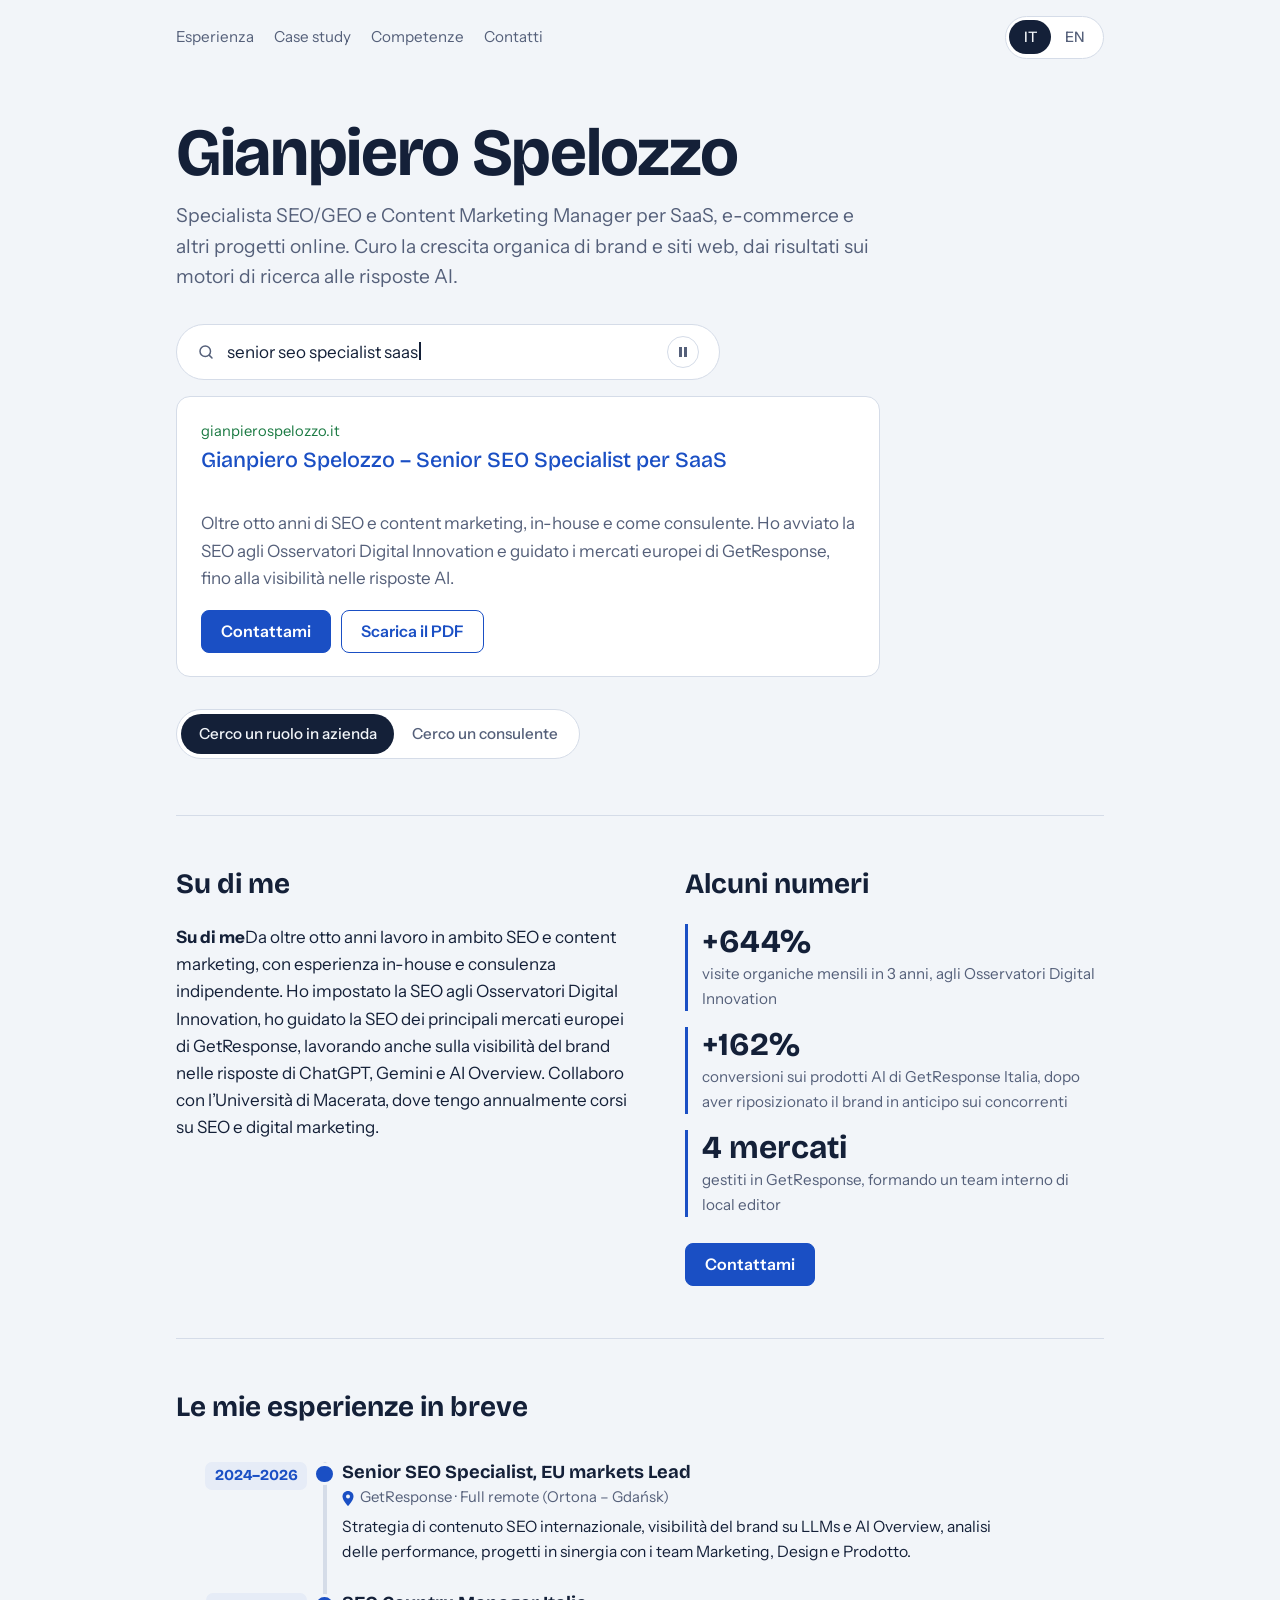
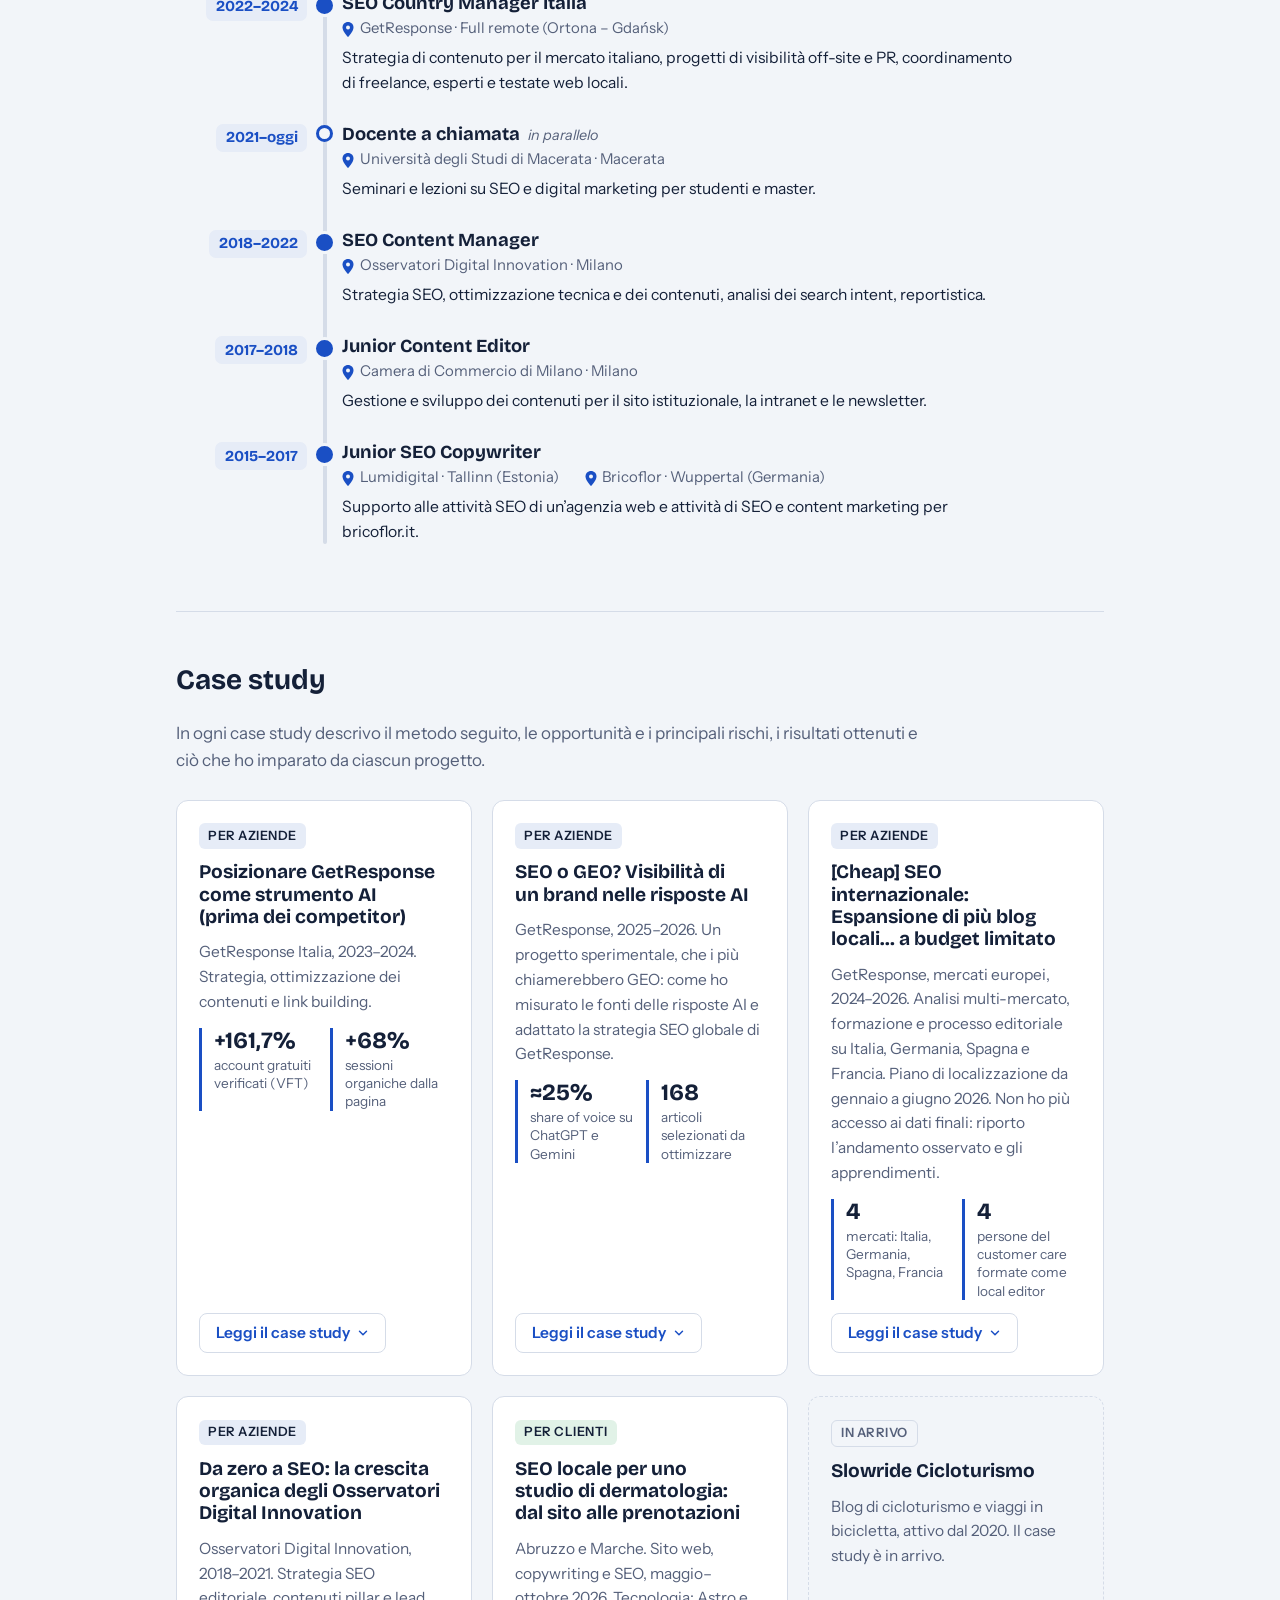
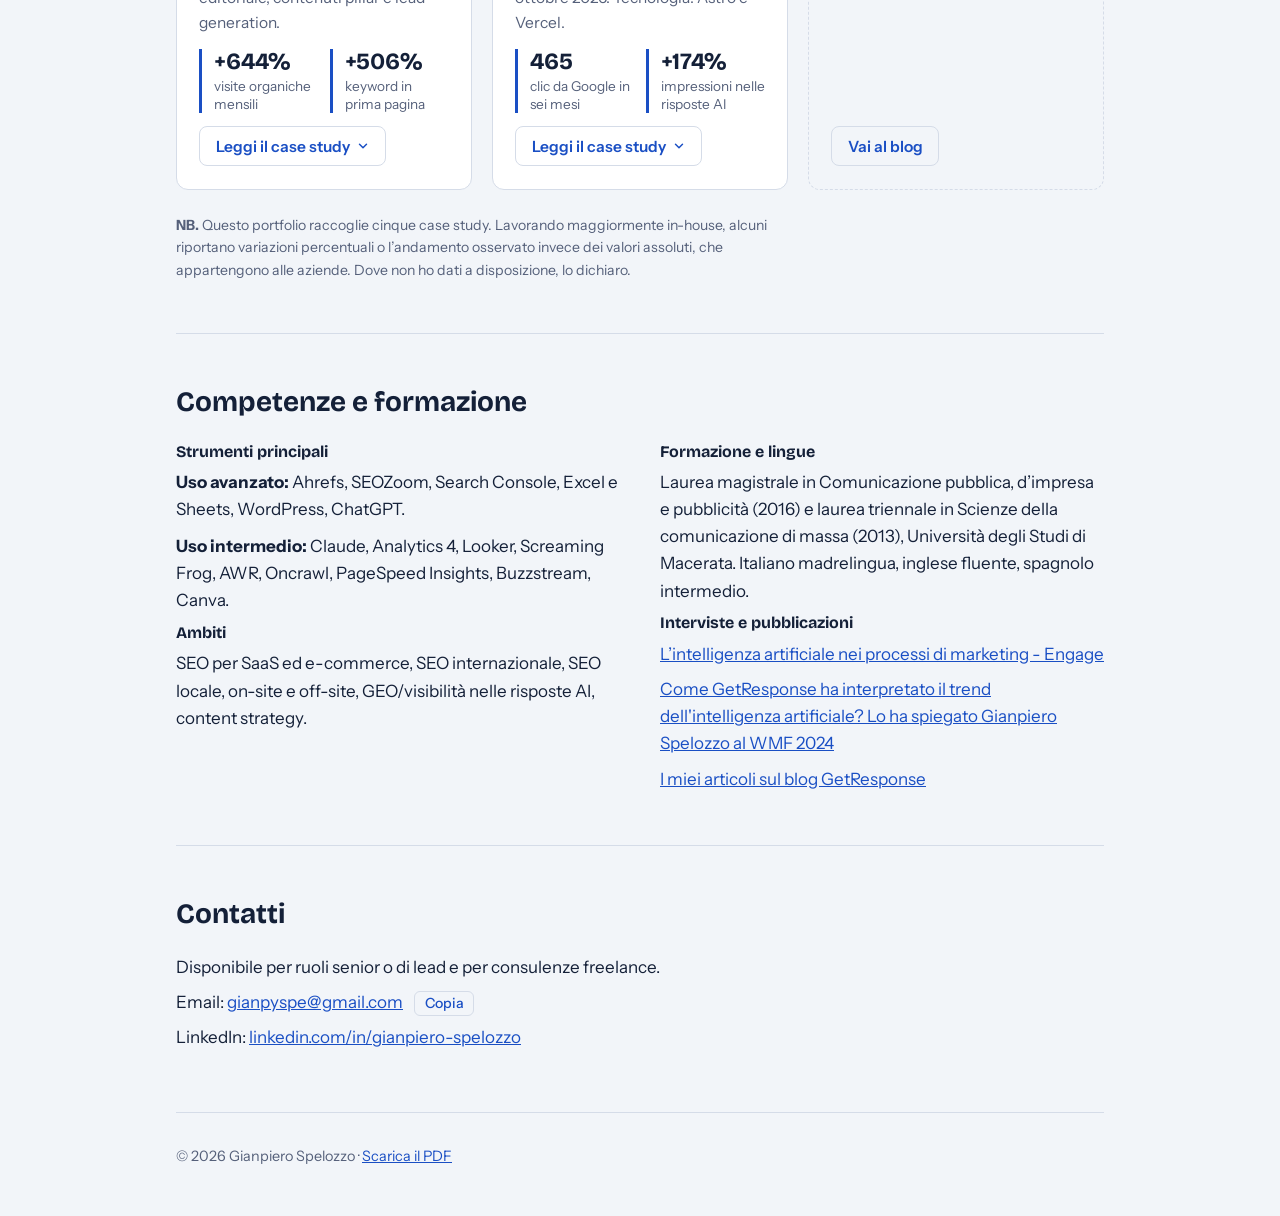
==== index.html @ ff816750 "Sito portfolio Gianpiero Spelozzo (statico, IT/EN) Aggiunto vercel.json per la cache di immagini e P" ====
<!doctype html>
<html lang="it">
<head>
<meta charset="utf-8">
<meta name="viewport" content="width=device-width, initial-scale=1, viewport-fit=cover">
<title>Gianpiero Spelozzo – Specialista SEO/GEO e Content Marketing</title>
<meta name="description" content="Portfolio di Gianpiero Spelozzo, specialista SEO/GEO e Content Marketing Manager per SaaS ed e-commerce: case study, esperienze e contatti.">
<link rel="canonical" href="https://gianpierospelozzo.it/">
<link rel="alternate" hreflang="it" href="https://gianpierospelozzo.it/">
<link rel="alternate" hreflang="en" href="https://gianpierospelozzo.it/en/">
<link rel="alternate" hreflang="x-default" href="https://gianpierospelozzo.it/">
<meta property="og:type" content="website">
<meta property="og:site_name" content="Gianpiero Spelozzo">
<meta property="og:title" content="Gianpiero Spelozzo – Specialista SEO/GEO e Content Marketing">
<meta property="og:description" content="Portfolio di Gianpiero Spelozzo, specialista SEO/GEO e Content Marketing Manager per SaaS ed e-commerce: case study, esperienze e contatti.">
<meta property="og:url" content="https://gianpierospelozzo.it/">
<meta property="og:locale" content="it_IT">
<meta property="og:locale:alternate" content="en_GB">
<meta property="og:image" content="https://gianpierospelozzo.it/img/og-it.png">
<meta property="og:image:width" content="1200"><meta property="og:image:height" content="630">
<meta name="twitter:card" content="summary_large_image">
<meta name="twitter:title" content="Gianpiero Spelozzo – Specialista SEO/GEO e Content Marketing">
<meta name="twitter:description" content="Portfolio di Gianpiero Spelozzo, specialista SEO/GEO e Content Marketing Manager per SaaS ed e-commerce: case study, esperienze e contatti.">
<meta name="twitter:image" content="https://gianpierospelozzo.it/img/og-it.png">
<meta name="theme-color" content="#f2f5f9" media="(prefers-color-scheme: light)"><meta name="theme-color" content="#0e1524" media="(prefers-color-scheme: dark)">
<link rel="icon" href="/favicon.svg" type="image/svg+xml">
<link rel="preconnect" href="https://fonts.googleapis.com"><link rel="preconnect" href="https://fonts.gstatic.com" crossorigin>
<link href="https://fonts.googleapis.com/css2?family=Bricolage+Grotesque:wght@500;700&family=Instrument+Sans:ital,wght@0,400;0,500;0,600;1,400&display=swap" rel="stylesheet">
<link rel="stylesheet" href="/css/site.css">
<script>document.documentElement.classList.add('js')</script>
<script type="application/ld+json">{"@context": "https://schema.org", "@graph": [{"@type": "Person", "@id": "https://gianpierospelozzo.it/#gianpiero", "name": "Gianpiero Spelozzo", "url": "https://gianpierospelozzo.it/", "jobTitle": "SEO/GEO Specialist", "description": "Portfolio di Gianpiero Spelozzo, specialista SEO/GEO e Content Marketing Manager per SaaS ed e-commerce: case study, esperienze e contatti.", "email": "gianpyspe@gmail.com", "image": "https://gianpierospelozzo.it/img/og-it.png", "sameAs": ["https://www.linkedin.com/in/gianpiero-spelozzo/"], "knowsAbout": ["SEO", "GEO (generative engine optimization)", "Content marketing", "International SEO", "Local SEO", "Content strategy"], "alumniOf": {"@type": "CollegeOrUniversity", "name": "Università degli Studi di Macerata"}, "knowsLanguage": ["it", "en", "es"]}, {"@type": "WebSite", "@id": "https://gianpierospelozzo.it/#website", "url": "https://gianpierospelozzo.it/", "name": "Gianpiero Spelozzo", "inLanguage": ["it", "en"], "publisher": {"@id": "https://gianpierospelozzo.it/#gianpiero"}}, {"@type": "WebPage", "@id": "https://gianpierospelozzo.it/#webpage", "url": "https://gianpierospelozzo.it/", "name": "Gianpiero Spelozzo – Specialista SEO/GEO e Content Marketing", "description": "Portfolio di Gianpiero Spelozzo, specialista SEO/GEO e Content Marketing Manager per SaaS ed e-commerce: case study, esperienze e contatti.", "inLanguage": "it", "isPartOf": {"@id": "https://gianpierospelozzo.it/#website"}, "about": {"@id": "https://gianpierospelozzo.it/#gianpiero"}}]}</script>
</head>
<body>
<a class="skip" href="#main">Vai al contenuto</a>
<div class="wrap">
<header class="topbar">
<nav aria-label="Sezioni"><a href="#exp">Esperienza</a><a href="#cases-s">Case study</a><a href="#skills">Competenze</a><a href="#contact">Contatti</a></nav>
<div class="seg" role="group" aria-label="Lingua / Language"><a href="/" hreflang="it" lang="it" aria-current="true">IT</a><a href="/en/" hreflang="en" lang="en">EN</a></div>
</header>
<main id="main">
<section class="hero" id="top">
<h1 class="name">Gianpiero Spelozzo</h1>
<p class="tagline">Specialista SEO/GEO e Content Marketing Manager per SaaS, e-commerce e altri progetti online. Curo la crescita organica di brand e siti web, dai risultati sui motori di ricerca alle risposte AI.</p>
<div class="bar" role="img" aria-label="Esempio di ricerca"><svg width="18" height="18" viewBox="0 0 24 24" fill="none" stroke="currentColor" stroke-width="2" stroke-linecap="round" aria-hidden="true"><circle cx="11" cy="11" r="7"/><path d="m20 20-3.5-3.5"/></svg><span aria-hidden="true" class="qwrap"><span id="q">senior seo specialist saas</span><span class="cursor"></span></span><button type="button" class="pz" id="pz" aria-pressed="false" aria-label="Metti in pausa le ricerche di esempio" title="Metti in pausa le ricerche di esempio"><svg width="12" height="12" viewBox="0 0 12 12" aria-hidden="true"><path d="M2 1h3v10H2zM7 1h3v10H7z" fill="currentColor"/></svg></button></div>
<div class="serp">
<p class="u">gianpierospelozzo.it</p>
<p class="t" id="serpt">Gianpiero Spelozzo – Senior SEO Specialist per SaaS</p>
<p class="d" id="lead">Oltre otto anni di SEO e content marketing, in-house e come consulente. Ho avviato la SEO agli Osservatori Digital Innovation e guidato i mercati europei di GetResponse, fino alla visibilità nelle risposte AI.</p>
<div class="actions"><a class="btn pri" id="cta" href="#contact">Contattami</a><a class="btn sec" href="/pdf/Portfolio_SEO_Gianpiero_Spelozzo_IT.pdf" target="_blank" rel="noopener">Scarica il PDF</a></div>
</div>
<div class="path" role="group" id="path"><button type="button" id="p1" aria-pressed="true">Cerco un ruolo in azienda</button><button type="button" id="p2" aria-pressed="false">Cerco un consulente</button></div>
</section>
<section id="about-s"><div class="about"><div><h2>Su di me</h2><p><b>Su di me</b>Da oltre otto anni lavoro in ambito SEO e content marketing, con esperienza in-house e consulenza indipendente. Ho impostato la SEO agli Osservatori Digital Innovation, ho guidato la SEO dei principali mercati europei di GetResponse, lavorando anche sulla visibilità del brand nelle risposte di ChatGPT, Gemini e AI Overview. Collaboro con l’Università di Macerata, dove tengo annualmente corsi su SEO e digital marketing.</p></div>
<div><h2>Alcuni numeri</h2><dl class="nums"><div><dt>+644%</dt><dd>visite organiche mensili in 3 anni, agli Osservatori Digital Innovation</dd></div><div><dt>+162%</dt><dd>conversioni sui prodotti AI di GetResponse Italia, dopo aver riposizionato il brand in anticipo sui concorrenti</dd></div><div><dt>4 mercati</dt><dd>gestiti in GetResponse, formando un team interno di local editor</dd></div></dl><a class="btn pri numcta" href="#contact">Contattami</a></div></div></section>
<section id="exp"><h2>Le mie esperienze in breve</h2><ol class="tl"><li><span class="yr">2024–2026</span><span class="dot" aria-hidden="true"></span><div class="txt"><h3>Senior SEO Specialist, EU markets Lead</h3><div class="where"><span><svg width="12" height="15" viewBox="0 0 12 15" aria-hidden="true"><path d="M6 0C2.9 0 .5 2.4.5 5.4c0 3.9 5.5 9.6 5.5 9.6s5.5-5.7 5.5-9.6C11.5 2.4 9.1 0 6 0Z" fill="currentColor"/><circle cx="6" cy="5.4" r="2" fill="var(--bg)"/></svg>GetResponse · Full remote (Ortona – Gdańsk)</span></div><p>Strategia di contenuto SEO internazionale, visibilità del brand su LLMs e AI Overview, analisi delle performance, progetti in sinergia con i team Marketing, Design e Prodotto.</p></div></li><li><span class="yr">2022–2024</span><span class="dot" aria-hidden="true"></span><div class="txt"><h3>SEO Country Manager Italia</h3><div class="where"><span><svg width="12" height="15" viewBox="0 0 12 15" aria-hidden="true"><path d="M6 0C2.9 0 .5 2.4.5 5.4c0 3.9 5.5 9.6 5.5 9.6s5.5-5.7 5.5-9.6C11.5 2.4 9.1 0 6 0Z" fill="currentColor"/><circle cx="6" cy="5.4" r="2" fill="var(--bg)"/></svg>GetResponse · Full remote (Ortona – Gdańsk)</span></div><p>Strategia di contenuto per il mercato italiano, progetti di visibilità off-site e PR, coordinamento di freelance, esperti e testate web locali.</p></div></li><li><span class="yr">2021–oggi</span><span class="dot par" aria-hidden="true"></span><div class="txt"><h3>Docente a chiamata<em>in parallelo</em></h3><div class="where"><span><svg width="12" height="15" viewBox="0 0 12 15" aria-hidden="true"><path d="M6 0C2.9 0 .5 2.4.5 5.4c0 3.9 5.5 9.6 5.5 9.6s5.5-5.7 5.5-9.6C11.5 2.4 9.1 0 6 0Z" fill="currentColor"/><circle cx="6" cy="5.4" r="2" fill="var(--bg)"/></svg>Università degli Studi di Macerata · Macerata</span></div><p>Seminari e lezioni su SEO e digital marketing per studenti e master.</p></div></li><li><span class="yr">2018–2022</span><span class="dot" aria-hidden="true"></span><div class="txt"><h3>SEO Content Manager</h3><div class="where"><span><svg width="12" height="15" viewBox="0 0 12 15" aria-hidden="true"><path d="M6 0C2.9 0 .5 2.4.5 5.4c0 3.9 5.5 9.6 5.5 9.6s5.5-5.7 5.5-9.6C11.5 2.4 9.1 0 6 0Z" fill="currentColor"/><circle cx="6" cy="5.4" r="2" fill="var(--bg)"/></svg>Osservatori Digital Innovation · Milano</span></div><p>Strategia SEO, ottimizzazione tecnica e dei contenuti, analisi dei search intent, reportistica.</p></div></li><li><span class="yr">2017–2018</span><span class="dot" aria-hidden="true"></span><div class="txt"><h3>Junior Content Editor</h3><div class="where"><span><svg width="12" height="15" viewBox="0 0 12 15" aria-hidden="true"><path d="M6 0C2.9 0 .5 2.4.5 5.4c0 3.9 5.5 9.6 5.5 9.6s5.5-5.7 5.5-9.6C11.5 2.4 9.1 0 6 0Z" fill="currentColor"/><circle cx="6" cy="5.4" r="2" fill="var(--bg)"/></svg>Camera di Commercio di Milano · Milano</span></div><p>Gestione e sviluppo dei contenuti per il sito istituzionale, la intranet e le newsletter.</p></div></li><li><span class="yr">2015–2017</span><span class="dot" aria-hidden="true"></span><div class="txt"><h3>Junior SEO Copywriter</h3><div class="where"><span><svg width="12" height="15" viewBox="0 0 12 15" aria-hidden="true"><path d="M6 0C2.9 0 .5 2.4.5 5.4c0 3.9 5.5 9.6 5.5 9.6s5.5-5.7 5.5-9.6C11.5 2.4 9.1 0 6 0Z" fill="currentColor"/><circle cx="6" cy="5.4" r="2" fill="var(--bg)"/></svg>Lumidigital · Tallinn (Estonia)</span><span><svg width="12" height="15" viewBox="0 0 12 15" aria-hidden="true"><path d="M6 0C2.9 0 .5 2.4.5 5.4c0 3.9 5.5 9.6 5.5 9.6s5.5-5.7 5.5-9.6C11.5 2.4 9.1 0 6 0Z" fill="currentColor"/><circle cx="6" cy="5.4" r="2" fill="var(--bg)"/></svg>Bricoflor · Wuppertal (Germania)</span></div><p>Supporto alle attività SEO di un’agenzia web e attività di SEO e content marketing per bricoflor.it.</p></div></li></ol></section>
<section id="cases-s"><h2>Case study</h2><p class="intro">In ogni case study descrivo il metodo seguito, le opportunità e i principali rischi, i risultati ottenuti e ciò che ho imparato da ciascun progetto.</p><div class="cases" id="cases"><article class="case" id="cs1" aria-labelledby="cs1-t"><span class="tag">Per aziende</span><h3 id="cs1-t">Posizionare GetResponse come strumento AI (prima dei competitor)</h3><p class="csub">GetResponse Italia, 2023–2024. Strategia, ottimizzazione dei contenuti e link building.</p><dl class="kpis"><div><dt>+161,7%</dt><dd>account gratuiti verificati (VFT)</dd></div><div><dt>+68%</dt><dd>sessioni organiche dalla pagina</dd></div></dl><button type="button" class="more" data-id="cs1" aria-expanded="false" aria-controls="cs1-b"><span>Leggi il case study</span><svg width="14" height="14" viewBox="0 0 24 24" fill="none" stroke="currentColor" stroke-width="2.5" stroke-linecap="round" stroke-linejoin="round" aria-hidden="true"><path d="m6 9 6 6 6-6"/></svg></button><div class="cbody" id="cs1-b"><h4>Il segnale</h4><p>Nel 2023 una pagina del centro assistenza, “Come creare un sito web con l’IA”, scritta per supportare i clienti e non per la SEO, riceve traffico e conversioni da Google dopo una lunga inattività. Con ChatGPT è cambiato il modo di cercare l’AI: prima si cercava di capirla, ora si cerca come usarla per fare cose. Tra gennaio e giugno 2023 la pagina diventa la seconda del sito italiano per visite e conversioni da Google.</p><figure class="fig"><img src="/img/ai-interest.png" alt="Interesse per l’AI in Italia (giugno 2022 – maggio 2023), con gli eventi di mercato e, in giallo, le azioni SEO di GetResponse." width="1400" height="780" loading="lazy" decoding="async"><figcaption>Interesse per l’AI in Italia (giugno 2022 – maggio 2023), con gli eventi di mercato e, in giallo, le azioni SEO di GetResponse.</figcaption></figure><h4>Cosa ho fatto</h4><ul><li><b>Letto la domanda.</b> Ho ricostruito come sono cambiate le ricerche sull’AI (dal 2018 al 2023) e mappato i sotto-temi, con lo stadio di maturità dell’intento di ciascuno.</li><li><b>Ottimizzato la help page.</b> Da pagina di servizio a pagina che acquisisce nuovi utenti: aggiunta di contesto sulle alternative a ChatGPT, revisione dei link interni, revisione della qualità, aggiunta di CTA verso le pagine prodotto.</li><li><b>Pianificato sette articoli sull’AI</b>, scegliendo i temi più affini ai prodotti di GetResponse, con relativo content brief. Gli articoli sono stati fatti realizzare da esperti italiani dell’AI per far leva sull’approccio E-E-A-T.</li><li><b>Sostenuto i contenuti con i link:</b> interviste, guest post, recensioni esterne e placement.</li></ul><figure class="fig small"><a href="https://engage.it/tecnologia/lintelligenza-artificiale-nei-processi-di-marketing-la-strategia-di-getresponse.aspx" target="_blank" rel="noopener"><img src="/img/engage.webp" alt="L’intelligenza artificiale nei processi di marketing - Engage" width="1118" height="965" loading="lazy" decoding="async"></a><figcaption><a href="https://engage.it/tecnologia/lintelligenza-artificiale-nei-processi-di-marketing-la-strategia-di-getresponse.aspx" target="_blank" rel="noopener">L’intelligenza artificiale nei processi di marketing - Engage</a></figcaption></figure><h4>Risultati</h4><dl class="stats"><div><dt>+161,7%</dt><dd>account gratuiti verificati (VFT) dopo l’ottimizzazione della pagina di servizio (periodo: 3 mesi rispetto al periodo precedente)</dd></div><div><dt>+68%</dt><dd>sessioni organiche dalla pagina di servizio nello stesso periodo</dd></div><div><dt>38%</dt><dd>quota del blog sul traffico organico a settembre 2024, contro l’8% di gennaio 2023</dd></div><div><dt>70%</dt><dd>del traffico del blog dagli articoli a tema AI (periodo: ottobre 2023 – ottobre 2024)</dd></div></dl><figure class="fig"><img src="/img/sessions-it.png" alt="Sessioni mensili da motori di ricerca, gennaio 2023 – settembre 2024: totale del sito (grigio) e blog (blu)." width="1400" height="473" loading="lazy" decoding="async"><figcaption>Sessioni mensili da motori di ricerca, gennaio 2023 – settembre 2024: totale del sito (grigio) e blog (blu).</figcaption></figure><p>Da gennaio 2023 a settembre 2024 le sessioni mensili del blog da motori di ricerca sono cresciute del 477% e le sue conversioni mensili (utenti che hanno attivato l’account di GetResponse) del 283%. Un articolo dedicato ai migliori siti di intelligenza artificiale è diventato il più visitato dell’anno. Dopo il periodo in analisi, lo stesso articolo ha poi mantenuto la posizione zero per le ricerche di tool con intelligenza artificiale e, dal 2025, ha mantenuto la presenza fissa in AI Overview, tanto che competitor e altri vendor affini mi hanno chiesto più volte di essere citati in quell’articolo.</p><h4>Aver anticipato il mercato</h4><p>Con questa strategia ho riposizionato GetResponse come strumento AI in anticipo: poco dopo, tutti i software concorrenti avrebbero integrato l’AI nei loro prodotti, ma noi eravamo già nelle ricerche su questo tema. Si è sviluppata presto anche la ricerca di brand “ai getresponse”. In questo senso non ho solo intercettato la domanda: ne ho contribuito a creare una nuova, legata al brand.</p><p class="src">Fonte: dati interni GetResponse, 2023–2024.</p></div></article><article class="case" id="cs2" aria-labelledby="cs2-t"><span class="tag">Per aziende</span><h3 id="cs2-t">SEO o GEO? Visibilità di un brand nelle risposte AI</h3><p class="csub">GetResponse, 2025–2026. Un progetto sperimentale, che i più chiamerebbero GEO: come ho misurato le fonti delle risposte AI e adattato la strategia SEO globale di GetResponse.</p><dl class="kpis"><div><dt>≈25%</dt><dd>share of voice su ChatGPT e Gemini</dd></div><div><dt>168</dt><dd>articoli selezionati da ottimizzare</dd></div></dl><button type="button" class="more" data-id="cs2" aria-expanded="false" aria-controls="cs2-b"><span>Leggi il case study</span><svg width="14" height="14" viewBox="0 0 24 24" fill="none" stroke="currentColor" stroke-width="2.5" stroke-linecap="round" stroke-linejoin="round" aria-hidden="true"><path d="m6 9 6 6 6-6"/></svg></button><div class="cbody" id="cs2-b"><h4>Obiettivo e ipotesi</h4><p>Migliorare visibilità e posizionamento del brand nelle risposte di ChatGPT, Gemini e AI Overview. Gli LLMs costruiscono le risposte d’acquisto a partire da un insieme ristretto di fonti: lavorando su quelle fonti e sui contenuti propri aumentano le probabilità di essere citati e raccomandati.</p><h4>Step 1. Costruire il sistema di misura</h4><p>Monitoraggio periodico su ChatGPT e Gemini, con prompt d’acquisto raggruppati in 13 aree tematiche. Metriche: share of voice, share of mentions, sentiment e domini citati.</p><p>A maggio 2026, su 260 run, la share of voice era di circa il 25%, ancora lontana dai leader della categoria, con +1,0 punti percentuali sul mese precedente. Più alta su Gemini (28,5%) che su ChatGPT (21,5%).</p><figure class="fig"><img src="/img/sov.png" alt="Share of voice nelle risposte AI per brand, maggio 2026." width="1238" height="658" loading="lazy" decoding="async"><figcaption>Share of voice nelle risposte AI per brand, maggio 2026.</figcaption></figure><p>Aree tematiche forti: Lead generation (45%) ed Email marketing (30%). Aree deboli: CRM e Lifecycle automation (10%).</p><p>Limite: con due run al mese le variazioni per singola area possono essere rumore statistico.</p><h4>Step 2. Presidiare le fonti più citate</h4><p>Il sistema mostra anche da dove gli LLMs prendono le informazioni. Tra i domini più citati nelle risposte ai prompt monitorati, Reddit è in testa, seguito da siti comparativi e di recensioni, blog tecnici e Wikipedia.</p><figure class="fig"><img src="/img/domains-it.png" alt="Domini più citati nelle risposte ai prompt monitorati (top 12). Fonte: dati interni GetResponse." width="1400" height="617" loading="lazy" decoding="async"><figcaption>Domini più citati nelle risposte ai prompt monitorati (top 12). Fonte: dati interni GetResponse.</figcaption></figure><p><b>Reddit</b> è di gran lunga la fonte più citata, con oltre quattro volte le citazioni della seconda: ha avuto un lavoro dedicato, in due fasi.</p><ul><li><b>Commenti sui thread (2025).</b> Circa 30 commenti a settimana su thread scelti per ranking e interazioni, più Quora per l’Italia. In tre mesi: 131 menzioni su Reddit (1.546 visualizzazioni) e 58 su Quora (4.447). Poi Reddit ha applicato una politica di ban molto aggressiva contro il marketing nei commenti e questa strada si è chiusa.</li><li><b>Post dalle query degli LLMs (2026).</b> Ho raccolto le fan-out query, cioè le ricerche che gli LLMs fanno prima di rispondere: 1.863 query uniche raccolte in 7 run. Da queste ho ricavato 14 idee di post, da pubblicare da un nuovo account dedicato, partendo dai temi con più domanda e meno presenza di Reddit.</li></ul><p>Il primo post, dopo 24 ore, era stato già citato 7 volte ed è diventato l’ottavo post Reddit più citato tra i prompt monitorati.</p><p><b>Oltre Reddit </b> Dallo studio delle fonti più citate ho compilato una lista di siti dove migliorare la presenza del marchio, soprattutto listicle, siti comparativi e blog tematici. In alcuni GetResponse non era presente, in altri compariva troppo in basso o con informazioni datate sul prodotto. Ho passato la lista ai team Brand e PR, perché non si trattava di semplice link acquisition ma di comunicazione del marchio su quelle fonti.</p><h4>Step 3. Ottimizzare i contenuti proprietari</h4><p>Ho selezionato 168 articoli tra blog inglese, tedesco, italiano e spagnolo, in base a calo di clic, opportunità in <i>striking distance</i>, importanza del topic e tipo di contenuto, e assegnato a ciascuno uno di quattro framework di ottimizzazione: 1) ottimizzazione leggera, 2) arricchimento con capsule di risposta, 3) riscrittura avanzata, 4) potenziamento di articoli comparativi. L’AI produce blocchi modulari (FAQ, tabelle, capsule di risposta, schema markup, altri elementi) e l’editor locale li integra mantenendo il controllo editoriale. Per rendere il processo ripetibile ho disegnato un framework con agenti.</p><div class="dg"><p class="cap">Azzurro: agente AI. Verde: intervento umano.</p><h5>1. Preparazione del brief</h5><div class="row"><div class="bx h"><b>Input manuali</b><span>Articolo originale, pagine dei competitor, SERP, People Also Ask e AI Overview, linee guida SEO, conoscenza di prodotto</span></div><div class="bx"><b>Brief builder SERP-SEO</b><span>L’agente genera il brief</span></div><div class="bx"><b>Brief SEO e gap analysis</b><span>Cosa manca all’articolo rispetto all’analisi del Brief builder</span></div></div><h5>2. Scelta del percorso</h5><div class="row"><div class="bx h"><b>Nuovo articolo o riscrittura profonda</b><span>Il brief va a un writer esterno</span></div><div class="bx"><b>Affinamento leggero</b><span>Brief compattato, codice dell’articolo, regole SEO e conoscenza di prodotto passano alla pipeline</span></div></div><h5>3. Pipeline di affinamento</h5><div class="row"><div class="bx"><b>1 Parser</b><span>Converte l’articolo in una mappa di blocchi</span></div><div class="bx"><b>2 Diagnostica</b><span>Assegna a ogni blocco l’azione necessaria</span></div><div class="bx"><b>2.5 Unione e batch</b><span>Prepara la tabella operativa e divide in lotti</span></div><div class="bx"><b>3 Rewriter</b><span>Riscrive un lotto alla volta</span></div><div class="bx"><b>4 Validatore</b><span>Controlla i blocchi rispetto alle regole</span></div><div class="bx h"><b>5 Assemblaggio</b><span>Revisione editoriale umana in WordPress</span></div></div></div><p class="note">Questo step era in corso quando ho lasciato l’azienda: non ho dati sufficienti sui risultati; quindi lo presento come progetto di metodo.</p><h4>Learnings</h4><ul><li><b>Prima si misura.</b> Il sistema ha indicato dove il brand mancava e che le AI (ChatGPT, Google AI Overview, …) possono comportarsi in modo diverso, e ha guidato le scelte successive.</li><li><b>Le fonti contano quanto i contenuti propri.</b> Gli LLMs citano soprattutto community, siti comparativi e blog tematici: presidiarle richiede un lavoro diverso dalla SEO on-site ma diverso anche dalla classica off-site. Occorre il pieno coinvolgimento di Brand e PR.</li><li><b>Su Reddit il marketing nei commenti viene penalizzato.</b> Funzionano i contenuti basati su esperienza e numeri specifici e i post di account autorevoli (meglio ancora se canali presidiati dallo stesso brand).</li><li><b>Le query fan-out degli LLMs sono una fonte di idee.</b> Per capire come ottimizzare i propri contenuti e quali contenuti creare su altre piattaforme.</li><li><b>Cosa avrei migliorato.</b> 1) più run al mese; 2) attribuzione per dominio delle fonti; 3) misura prima e dopo su un campione ristretto di articoli, prima di scalare completamente su più di 100 articoli (non mi è stato possibile a causa delle scelte del board).</li></ul><p class="src">Fonte: dati e analisi da me realizzati per GetResponse, 2025–2026.</p></div></article><article class="case" id="cs3" aria-labelledby="cs3-t"><span class="tag">Per aziende</span><h3 id="cs3-t">[Cheap] SEO internazionale: Espansione di più blog locali… a budget limitato</h3><p class="csub">GetResponse, mercati europei, 2024–2026. Analisi multi-mercato, formazione e processo editoriale su Italia, Germania, Spagna e Francia. Piano di localizzazione da gennaio a giugno 2026. Non ho più accesso ai dati finali: riporto l’andamento osservato e gli apprendimenti.</p><dl class="kpis"><div><dt>4</dt><dd>mercati: Italia, Germania, Spagna, Francia</dd></div><div><dt>4</dt><dd>persone del customer care formate come local editor</dd></div></dl><button type="button" class="more" data-id="cs3" aria-expanded="false" aria-controls="cs3-b"><span>Leggi il case study</span><svg width="14" height="14" viewBox="0 0 24 24" fill="none" stroke="currentColor" stroke-width="2.5" stroke-linecap="round" stroke-linejoin="round" aria-hidden="true"><path d="m6 9 6 6 6-6"/></svg></button><div class="cbody" id="cs3-b"><h4>Il punto di partenza</h4><p>Con poche risorse e senza budget non era possibile applicare strategie ampie in ogni mercato. Ho analizzato prima ciascun mercato (andamento organico, performance dei blog locali, cluster di contenuto, copertura rispetto ai concorrenti) per capire dove un intervento leggero potesse bastare.</p><ul><li><b>Trend.</b> Il calo di sessioni e di attivazioni di account seguiva la mancanza di risorse dedicate e, da metà 2025, si è sommato l’effetto delle AI Overview sulle ricerche non di brand. Le ricerche di brand reggevano meglio: non sono state toccate dalle AI Overview e indirizzano tuttora alle pagine che convertono di più.</li><li><b>Cluster.</b> I contenuti su Affiliate marketing e Monetizzazione portavano più utenti e prove gratuite, seguiti da listicle e confronti tra strumenti. Temi come landing page e lead generation avevano un impatto minore.</li><li><b>Mercati.</b> La Germania era il più competitivo, con operatori locali molto forti. La Spagna aveva il gap di copertura maggiore. L’Italia era un mercato equilibrato, con spazio di manovra su cluster come E-commerce e Automazione. La Francia non aveva mai avuto lavoro SEO: da sviluppare da zero.</li><li><b>Modelli dei concorrenti.</b> Chi localizza articolo per articolo ottiene più visibilità laddove la concorrenza è locale, chi traduce un’architettura globale regge sui temi più universali. Con le risorse che avevamo, il secondo modello era l’unico realistico e percorribile.</li></ul><h4>L’idea</h4><p>Sfruttare i blog come leva a basso costo: localizzare gli articoli che già funzionano nel blog inglese, per portare traffico organico rilevante nei cluster analizzati anche in mercati meno prioritari, ma con utenti interessati.</p><h4>Cosa ho fatto</h4><ul><li><b>Selezione.</b> Ho individuato gli articoli migliori, a partire dal blog inglese, per traffico e potenziale nei cluster che portavano più conversioni organiche.</li><li><b>Formazione.</b> Ho addestrato alla SEO di base quattro persone del team customer care, i local editor, che parlavano le lingue dei mercati. Erano tutti madrelingua, tranne che per il francese.</li><li><b>Piano.</b> Ho preparato per i local editor un piano mensile di articoli da localizzare, da 10 a 15 articoli al mese in totale, in base alla disponibilità di ciascuno.</li><li><b>Processo.</b> Traduzione automatica con il plugin DeepL integrato in WordPress, poi proofreading e inserimento degli elementi SEO di base appresi nella formazione.</li></ul><h4>Cosa è successo</h4><div class="tblwrap" tabindex="0"><table class="tbl"><thead><tr><th scope="col">Mercato</th><th scope="col">Punto di partenza</th><th scope="col">Andamento osservato</th></tr></thead><tbody><tr><th scope="row">Spagna</th><td>Gap di copertura maggiore</td><td>Crescita molto forte</td></tr><tr><th scope="row">Francia</th><td>Nessun lavoro precedente, da zero</td><td>Crescita forte in pochi mesi, da gennaio a giugno 2026</td></tr><tr><th scope="row">Italia</th><td>Mercato equilibrato</td><td>Dopo il calo del 2025 causato dalle AI Overview è rimasta stabile e nel 2026 è tornata a salire, senza raggiungere i livelli precedenti</td></tr><tr><th scope="row">Germania</th><td>Il più competitivo, con operatori locali</td><td>Non decollato</td></tr></tbody></table></div><p>Nel confronto tra primo trimestre 2026 e ultimo trimestre 2025, Spagna e Francia crescevano con forza. Non ho più accesso ai dati finali, per questo non riporto percentuali.</p><h4>Learnings</h4><ul><li><b>La localizzazione leggera funziona dove la concorrenza locale è bassa.</b> In Germania una traduzione rivista non basta: serve una strategia più localizzata e tecnicamente profonda.</li><li><b>Dove non c’era nulla, riproporre contenuti già validati ha dato la risposta più rapida.</b> È stato il caso della Francia.</li><li><b>Scegliere gli articoli conta quanto tradurli.</b> Ho dato priorità ai cluster che portavano più conversione, non a quelli più facili da tradurre.</li><li><b>Formare persone già in azienda amplia la capacità editoriale senza nuovo budget</b>, a patto di un processo semplice e ripetibile, con controllo di qualità.</li><li><b>Il traffico non di brand resta esposto alle AI Overview.</b> Listicle e confronti vanno strutturati anche per le risposte AI.</li><li><b>Cosa avrei fatto dopo.</b> Misurare ogni mercato con una base di partenza chiara, rivedere i criteri di clustering e dedicare alla Germania un piano specifico.</li></ul><p class="src">Fonte: analisi interne GetResponse, 2024–2026.</p></div></article><article class="case" id="cs4" aria-labelledby="cs4-t"><span class="tag">Per aziende</span><h3 id="cs4-t">Da zero a SEO: la crescita organica degli Osservatori Digital Innovation</h3><p class="csub">Osservatori Digital Innovation, 2018–2021. Strategia SEO editoriale, contenuti pillar e lead generation.</p><dl class="kpis"><div><dt>+644%</dt><dd>visite organiche mensili</dd></div><div><dt>+506%</dt><dd>keyword in prima pagina</dd></div></dl><button type="button" class="more" data-id="cs4" aria-expanded="false" aria-controls="cs4-b"><span>Leggi il case study</span><svg width="14" height="14" viewBox="0 0 24 24" fill="none" stroke="currentColor" stroke-width="2.5" stroke-linecap="round" stroke-linejoin="round" aria-hidden="true"><path d="m6 9 6 6 6-6"/></svg></button><div class="cbody" id="cs4-b"><h4>Il punto di partenza</h4><p>Gli Osservatori producono ricerca di alto livello sull’innovazione digitale, ma quel materiale non era pensato per essere trovato su Google. Il sito e-commerce, contenitore di eventi e prodotti, aveva una struttura poco SEO-friendly e poca verticalità sui singoli temi. E i team di ricercatori andavano prima di tutto “acculturati” alla SEO, per trasformare il loro lavoro in asset che portassero traffico. All’inizio non esisteva un team o una progettualità SEO, ma solo un’idea di fondo sulle potenzialità del canale organico: la risorsa incaricata di unire i puntini ero io.</p><h4>Cosa ho fatto</h4><ul><li><b>Separato i ruoli dei siti.</b> Il sito e-commerce posiziona keyword branded, transazionali e la ricerca degli Osservatori. Il blog diventa il cuore della content strategy e intercetta le ricerche informazionali sui temi di ricerca, dalle keyword ad alto volume a quelle più long tail.</li><li><b>Costruito un sistema pillar e cluster.</b> Per i 30 temi di ricerca più in hype ho fatto realizzare una guida digitale, un contenuto pillar che copre tutto il search intent del tema e si sviluppa in articoli di approfondimento sui sottotemi.</li><li><b>Progettato il funnel di conversione.</b> Ogni contenuto porta con CTA progressive: report gratuito (popup dopo 10 secondi), prodotto freemium, prodotto mirato, programma a pagamento.</li><li><b>Impostato il metodo.</b> Tipologie di keyword e long tail, un intento per pagina, analisi di competitor e SERP, topic modeling e standard per title, description, URL e heading.</li><li><b>Coinvolto i team di ricerca.</b> Prime sinergie sui contenuti; dopo i primi esperimenti riusciti, abbiamo ricalibrato risorse interne per copywriting, design delle pagine guida e contatto con le testate, per i link e il trasferimento di autorevolezza.</li><li><b>Formato i ricercatori</b> con sessioni periodiche, per produrre direttamente contenuti con forte valenza SEO.</li><li><b>Curato la migrazione del sito</b> con redirect di oltre 18.000 URL.</li><li><b>Lavorato sui link con digital PR</b>: ottenuti in 3 anni 561 link e 1.602 menzioni sulle più importanti testate online italiane.</li></ul><h4>Risultati</h4><dl class="stats"><div><dt>+644%</dt><dd>visite organiche mensili, da 10.185 (febbraio 2018) a 75.811 (marzo 2021)</dd></div><div><dt>2% a 88%</dt><dd>quota del blog sul traffico organico, da febbraio 2018 ad agosto 2021</dd></div><div><dt>22% a 60%</dt><dd>peso della SEO sul traffico totale del sito, nello stesso periodo</dd></div><div><dt>+506%</dt><dd>keyword in prima pagina, da 554 (gennaio 2019) a 3.355 (settembre 2021)</dd></div><div><dt>23.475</dt><dd>lead generati dal blog tra aprile 2019 e settembre 2021</dd></div></dl><figure class="fig"><img src="/img/osservatori-it.png" alt="Visite mensili da motori di ricerca, febbraio 2018 – settembre 2021: totale (grigio) e blog (blu)." width="1400" height="473" loading="lazy" decoding="async"><figcaption>Visite mensili da motori di ricerca, febbraio 2018 – settembre 2021: totale (grigio) e blog (blu).</figcaption></figure><p>Nel picco di marzo 2021 il blog ha portato 62.033 visite organiche sulle 75.811 totali e più della metà dei suoi lead arrivava dal traffico organico.</p><h4>Cosa ne ho ricavato</h4><p>Sono partito da un sito che era soprattutto una vetrina di eventi e prodotti, ho impostato le basi da zero e poi guidato la crescita. Il risultato è un ecosistema di blog e guide online capace di competere, sui temi dell’innovazione digitale, con le principali testate web verticali e, su diversi temi, di superarle. Dopo i primi risultati il lavoro è diventato di squadra, con ricerca, copywriting, design e PR che usavano un metodo condiviso.</p><p class="src">Fonte: dati interni Osservatori Digital Innovation, 2018–2021.</p></div></article><article class="case" id="cs5" aria-labelledby="cs5-t"><span class="tag cl">Per clienti</span><h3 id="cs5-t">SEO locale per uno studio di dermatologia: dal sito alle prenotazioni</h3><p class="csub">Abruzzo e Marche. Sito web, copywriting e SEO, maggio–ottobre 2026. Tecnologia: Astro e Vercel.</p><dl class="kpis"><div><dt>465</dt><dd>clic da Google in sei mesi</dd></div><div><dt>+174%</dt><dd>impressioni nelle risposte AI</dd></div></dl><button type="button" class="more" data-id="cs5" aria-expanded="false" aria-controls="cs5-b"><span>Leggi il case study</span><svg width="14" height="14" viewBox="0 0 24 24" fill="none" stroke="currentColor" stroke-width="2.5" stroke-linecap="round" stroke-linejoin="round" aria-hidden="true"><path d="m6 9 6 6 6-6"/></svg></button><div class="cbody" id="cs5-b"><h4>La richiesta</h4><p>La dottoressa riceve pazienti in più studi tra Abruzzo e Marche. Serviva un sito che presentasse con chiarezza prestazioni e specializzazioni e rendesse semplice prenotare una visita nella sede più comoda.</p><h4>Cosa ho fatto</h4><ul><li><b>Struttura pensata per la prenotazione.</b> Ogni prestazione ha il suo pulsante “Prenota visita”, collegato al calendario online su MioDottore.</li><li><b>Fiducia prima di tutto.</b> Recensioni verificate dei pazienti e una pagina “Chi sono” sul percorso professionale.</li><li><b>Contatto in un passo.</b> Modulo “Richiedi informazioni” con tipo di visita e recapiti, più una sezione FAQ sui dubbi più comuni.</li><li><b>Veloce e trovabile.</b> Sito statico in Astro su Vercel, ottimizzato per il mobile e per la ricerca locale.</li></ul><h4>Risultati dei primi sei mesi online</h4><dl class="stats"><div><dt>465</dt><dd>clic da Google, +66% negli ultimi tre mesi rispetto ai primi tre</dd></div><div><dt>4,6</dt><dd>posizione media: stabilmente in prima pagina</dd></div><div><dt>30%</dt><dd>dei clic (140) da ricerche no-branded, cioè da pazienti che non conoscevano ancora la dottoressa</dd></div><div><dt>+174%</dt><dd>impressioni nelle risposte AI (853 in totale), stesso confronto tra trimestri</dd></div></dl><figure class="fig"><img src="/img/local-it.png" alt="Clic mensili da Google (in blu le ricerche no-branded) e impressioni mensili nelle risposte AI, maggio–ottobre 2026." width="1400" height="473" loading="lazy" decoding="async"><figcaption>Clic mensili da Google (in blu le ricerche no-branded) e impressioni mensili nelle risposte AI, maggio–ottobre 2026.</figcaption></figure><p class="src">Fonte: Google Search Console, maggio–ottobre 2026. Valori mensili arrotondati.</p><p>Le ricerche di brand, cioè con il nome della dottoressa, sono cresciute fino a settembre 2026 di oltre il 300%. Le ricerche no-branded hanno avuto il picco tra giugno e luglio e si sono poi assestate.</p><h4>Cosa ho imparato e prossimi passi</h4><ul><li><b>Le ricerche di brand misurano il passaparola, quelle no-branded portano pazienti nuovi.</b> Sono le seconde a dover crescere, perché dopo il picco di giugno e luglio si sono stabilizzate.</li><li><b>Le città vicine hanno margine.</b> Prossimi passi: pagine dedicate alle città limitrofe da cui il professionista può attingere nuovi clienti, titoli e descrizioni più efficaci per le ricerche con molte impressioni e pochi clic, più peso alla parola “dermatologa”.</li><li><b>Le risposte AI crescono più in fretta degli altri canali</b> e vanno monitorate ogni mese.</li></ul></div></article><article class="case soon" id="cs6" aria-labelledby="cs6-t"><span class="tag sn">In arrivo</span><h3 id="cs6-t">Slowride Cicloturismo</h3><p class="csub">Blog di cicloturismo e viaggi in bicicletta, attivo dal 2020. Il case study è in arrivo.</p><a class="more" href="https://www.slowridecicloturismo.it/" target="_blank" rel="noopener">Vai al blog</a></article></div><p class="src" style="margin-top:1.5rem"><b>NB.</b> Questo portfolio raccoglie cinque case study. Lavorando maggiormente in-house, alcuni riportano variazioni percentuali o l’andamento osservato invece dei valori assoluti, che appartengono alle aziende. Dove non ho dati a disposizione, lo dichiaro.</p></section>
<section id="skills"><h2>Competenze e formazione</h2><div class="cols"><div><h3>Strumenti principali</h3><p><b>Uso avanzato:</b> Ahrefs, SEOZoom, Search Console, Excel e Sheets, WordPress, ChatGPT.</p><p><b>Uso intermedio:</b> Claude, Analytics 4, Looker, Screaming Frog, AWR, Oncrawl, PageSpeed Insights, Buzzstream, Canva.</p><h3>Ambiti</h3><p>SEO per SaaS ed e-commerce, SEO internazionale, SEO locale, on-site e off-site, GEO/visibilità nelle risposte AI, content strategy.</p></div><div><h3>Formazione e lingue</h3><p>Laurea magistrale in Comunicazione pubblica, d’impresa e pubblicità (2016) e laurea triennale in Scienze della comunicazione di massa (2013), Università degli Studi di Macerata. Italiano madrelingua, inglese fluente, spagnolo intermedio.</p><h3>Interviste e pubblicazioni</h3><ul class="pubs"><li><a href="https://engage.it/tecnologia/lintelligenza-artificiale-nei-processi-di-marketing-la-strategia-di-getresponse.aspx" target="_blank" rel="noopener">L’intelligenza artificiale nei processi di marketing - Engage</a></li><li><a href="https://www.insidemarketing.it/gianpiero-spelozzo-getresponse-wmf-2024/" target="_blank" rel="noopener">Come GetResponse ha interpretato il trend dell&#x27;intelligenza artificiale? Lo ha spiegato Gianpiero Spelozzo al WMF 2024</a></li><li><a href="https://www.getresponse.com/it/blog/authors/gianpiero-spelozzo" target="_blank" rel="noopener">I miei articoli sul blog GetResponse</a></li></ul></div></div></section>
<section id="contact" class="contact"><h2>Contatti</h2><p>Disponibile per ruoli senior o di lead e per consulenze freelance.</p><p>Email: <a href="mailto:gianpyspe@gmail.com" id="mailtxt">gianpyspe@gmail.com</a> <button type="button" class="copy" id="copy">Copia</button></p><p>LinkedIn: <a href="https://www.linkedin.com/in/gianpiero-spelozzo/" target="_blank" rel="noopener">linkedin.com/in/gianpiero-spelozzo</a></p></section>
</main>
<footer>© 2026 Gianpiero Spelozzo · <a href="/pdf/Portfolio_SEO_Gianpiero_Spelozzo_IT.pdf" target="_blank" rel="noopener">Scarica il PDF</a></footer>
</div>
<script type="application/json" id="sitedata">{"lead1": "Oltre otto anni di SEO e content marketing, in-house e come consulente. Ho avviato la SEO agli Osservatori Digital Innovation e guidato i mercati europei di GetResponse, fino alla visibilità nelle risposte AI.", "lead2": "Realizzo siti e curo la SEO per professionisti e piccole attività: dalla struttura del sito alle prime prenotazioni, con risultati misurati su Search Console.", "cta1": "Contattami", "cta2": "Parliamo del tuo progetto", "more": "Leggi il case study", "less": "Chiudi", "copy": "Copia", "copied": "Copiato", "pz1": "Metti in pausa le ricerche di esempio", "pz2": "Riprendi le ricerche di esempio", "roles": {"1": [["senior seo specialist saas", "Gianpiero Spelozzo – Senior SEO Specialist per SaaS"], ["seo country manager italia", "Gianpiero Spelozzo – SEO Country Manager Italia"], ["international seo specialist", "Gianpiero Spelozzo – International SEO Specialist, mercati europei"], ["seo content manager", "Gianpiero Spelozzo – SEO Content Manager"], ["geo specialist ai search", "Gianpiero Spelozzo – Specialista GEO, visibilità nelle risposte AI"], ["seo lead europa", "Gianpiero Spelozzo – Senior SEO Specialist, EU markets Lead"]], "2": [["consulente seo freelance", "Gianpiero Spelozzo – Consulente SEO freelance"], ["seo locale studio medico", "Gianpiero Spelozzo – SEO locale per studi e professionisti"], ["consulente seo e-commerce", "Gianpiero Spelozzo – Consulente SEO per SaaS ed e-commerce"], ["sito web e seo per professionisti", "Gianpiero Spelozzo – Sito web e SEO, dalla struttura alle prenotazioni"], ["consulente geo risposte ai", "Gianpiero Spelozzo – Consulenza GEO e visibilità nelle risposte AI"]]}}</script>
<script src="/js/site.js" defer></script>
</body>
</html>
---- css/site.css ----
/* Layout: una colonna editoriale larga 60rem. Hero in forma di risultato di ricerca, timeline verticale, case study come card che si aprono a tutta larghezza. */
:root{
  --bg:#f2f5f9; --surface:#ffffff; --ink:#142038; --muted:#55607a; --line:#d5dce8;
  --link:#1a4fc4; --onlink:#ffffff; --url:#1b7a43; --chip:#e6ecf7; --agent:#e3ebfa; --human:#e1f2e7;
  --display:"Bricolage Grotesque","Instrument Sans",system-ui,sans-serif; --body:"Instrument Sans",system-ui,sans-serif;
}
@media (prefers-color-scheme:dark){
  :root:not([data-theme="light"]){--bg:#0e1524; --surface:#16203a; --ink:#e8edf8; --muted:#9aa6c2; --line:#2a3656; --link:#8fb2ff; --onlink:#0e1524; --url:#6fd09a; --chip:#1f2c4a; --agent:#1c2d52; --human:#173a2a; color-scheme:dark}
}
:root[data-theme="dark"]{--bg:#0e1524; --surface:#16203a; --ink:#e8edf8; --muted:#9aa6c2; --line:#2a3656; --link:#8fb2ff; --onlink:#0e1524; --url:#6fd09a; --chip:#1f2c4a; --agent:#1c2d52; --human:#173a2a; color-scheme:dark}
*,*::before,*::after{box-sizing:border-box}
html{scroll-behavior:smooth}
body{margin:0;background:var(--bg);color:var(--ink);font:400 1.0625rem/1.6 var(--body)}
h1,h2,h3,h4{font-family:var(--display);line-height:1.15;margin:0;text-wrap:balance}
a{color:var(--link)}
:focus-visible{outline:3px solid var(--link);outline-offset:3px;border-radius:4px}
.wrap{max-width:60rem;margin:0 auto;padding-left:max(16px,env(safe-area-inset-left,0px));padding-right:max(16px,env(safe-area-inset-right,0px))}
section{padding-block:3.25rem;border-top:1px solid var(--line)}
h2{font-size:1.75rem;margin-bottom:1.5rem}
p{margin:0 0 1rem;max-width:68ch}
.muted{color:var(--muted)}
.topbar{display:flex;justify-content:space-between;align-items:center;gap:1rem;padding-block:1rem;flex-wrap:wrap}
.topbar nav{display:flex;gap:1.25rem;flex-wrap:wrap;font-size:.95rem}
.topbar nav a{color:var(--muted);text-decoration:none}
.topbar nav a:hover{color:var(--ink);text-decoration:underline}
.seg{display:inline-flex;border:1px solid var(--line);border-radius:999px;padding:.2rem;background:var(--surface)}
.seg button{font:inherit;font-size:.9rem;font-weight:500;border:0;background:none;color:var(--muted);padding:.35rem .9rem;border-radius:999px;cursor:pointer}
.seg button[aria-pressed="true"]{background:var(--ink);color:var(--bg)}

.hero{padding-block:2.5rem 3.5rem;border:0}
.name{font-size:clamp(2.4rem,7vw,4.2rem);font-weight:700;letter-spacing:-.02em;margin-bottom:.5rem}
.tagline{font-size:1.2rem;color:var(--muted);margin-bottom:2rem;max-width:44rem}
.bar{background:var(--surface);border:1px solid var(--line);border-radius:999px;padding:.7rem 1.25rem;display:flex;align-items:center;gap:.75rem;max-width:34rem;margin-bottom:1rem}
.bar svg{flex:none;color:var(--muted)}
.qwrap{flex:1;min-width:0;white-space:nowrap;overflow:hidden;text-overflow:ellipsis}
.pz{flex:none;width:2rem;height:2rem;border-radius:50%;border:1px solid var(--line);background:none;color:var(--muted);cursor:pointer;display:inline-grid;place-items:center;padding:0}
.pz:hover{color:var(--ink);border-color:var(--muted)}
.serp .t{min-height:2.7em}
.cursor{display:inline-block;width:2px;height:1.1em;background:var(--ink);vertical-align:-.15em;margin-left:1px;animation:blink 1.1s steps(1) infinite}
@keyframes blink{50%{opacity:0}}
.serp{background:var(--surface);border:1px solid var(--line);border-radius:14px;padding:1.4rem 1.5rem;max-width:44rem}
.serp .u{color:var(--url);font-size:.92rem;margin:0 0 .15rem}
.serp .t{font:500 1.35rem/1.3 var(--display);color:var(--link);margin:0 0 .4rem}
.serp .d{margin:0 0 1.1rem;color:var(--muted)}
.actions{display:flex;flex-wrap:wrap;gap:.6rem}
.btn{display:inline-block;font:600 1rem/1 var(--body);text-decoration:none;padding:.8rem 1.2rem;border-radius:8px;border:1px solid var(--link)}
.btn.pri{background:var(--link);color:var(--onlink)}
.btn.sec{background:none;color:var(--link)}
.path{display:inline-flex;border:1px solid var(--line);border-radius:999px;padding:.25rem;background:var(--surface);margin-top:2rem;flex-wrap:wrap}
.path button{font:inherit;font-size:.95rem;font-weight:500;border:0;background:none;color:var(--muted);padding:.5rem 1.1rem;border-radius:999px;cursor:pointer}
.path button[aria-pressed="true"]{background:var(--ink);color:var(--bg)}

.about{display:grid;grid-template-columns:minmax(0,1.1fr) minmax(0,1fr);gap:2rem 3rem;align-items:start}
.about p{max-width:none}
.nums{display:grid;gap:1rem;margin:0}
.nums div{border-left:3px solid var(--link);padding-left:.9rem}
.nums dt{font:700 2rem/1.1 var(--display)}
.nums dd{margin:.2rem 0 0;color:var(--muted);font-size:.95rem}
.numcta{margin-top:1.6rem}

.tl{list-style:none;margin:0;padding:0;position:relative}
.tl::before{content:"";position:absolute;left:calc(9.3rem - 2px);top:.9rem;bottom:.9rem;width:4px;border-radius:2px;background:var(--line)}
.tl li{display:grid;grid-template-columns:8.2rem 2.2rem minmax(0,1fr);align-items:start;padding-block:.9rem}
.yr{justify-self:end;font:700 .95rem/1 var(--display);color:var(--link);background:var(--chip);border-radius:7px;padding:.4rem .6rem;white-space:nowrap}
.dot{justify-self:center;width:1.05rem;height:1.05rem;border-radius:50%;background:var(--link);border:3px solid var(--bg);box-sizing:content-box;margin-top:.05rem;position:relative}
.dot.par{background:var(--bg);border:3px solid var(--link);width:.7rem;height:.7rem}
.tl h3{font-size:1.15rem;margin-bottom:.2rem}
.tl h3 em{font:italic 400 .9rem var(--body);color:var(--muted);margin-left:.5rem}
.where{display:flex;flex-wrap:wrap;gap:.2rem 1.6rem;color:var(--muted);font-size:.93rem;margin-bottom:.25rem}
.where span{display:inline-flex;align-items:center;gap:.35rem}
.where svg{color:var(--link);flex:none}
.tl p{margin:0;font-size:.98rem}
@media (max-width:40rem){
  .tl::before{left:.55rem}
  .tl li{grid-template-columns:1.2rem minmax(0,1fr);column-gap:1rem}
  .tl .yr{grid-column:2;grid-row:1;justify-self:start;margin-bottom:.4rem}
  .tl .dot{grid-column:1;grid-row:1}
  .tl .txt{grid-column:2}
}

.intro{color:var(--muted);margin-bottom:1.6rem}
.cases{display:grid;grid-template-columns:repeat(auto-fit,minmax(min(100%,17.5rem),1fr));gap:1.25rem}
.case{background:var(--surface);border:1px solid var(--line);border-radius:12px;padding:1.4rem;display:flex;flex-direction:column;gap:.8rem;min-width:0;scroll-margin-top:1rem}
.case.soon{border-style:dashed;background:none}
.case.soon .csub{margin:0}
.tag.sn{background:none;border:1px solid var(--line);color:var(--muted)}
.case.open{grid-column:1/-1;order:-1;padding:2rem}
.tag{align-self:flex-start;font-size:.8rem;font-weight:600;letter-spacing:.04em;text-transform:uppercase;background:var(--chip);color:var(--ink);border-radius:6px;padding:.15rem .55rem}
.tag.cl{background:var(--human)}
.case h3{font-size:1.2rem}
.case.open h3{font-size:1.6rem}
.csub{margin:0;font-size:.97rem;color:var(--muted)}
.kpis{display:grid;grid-template-columns:1fr 1fr;gap:.8rem;margin:0}
.kpis div{border-left:3px solid var(--link);padding-left:.7rem}
.kpis dt{font:700 1.45rem/1.1 var(--display)}
.kpis dd{margin:.15rem 0 0;font-size:.85rem;color:var(--muted);line-height:1.35}
.more{margin-top:auto;align-self:flex-start;font:600 .97rem var(--body);color:var(--link);background:none;border:1px solid var(--line);border-radius:8px;padding:.6rem .95rem;cursor:pointer;display:inline-flex;gap:.4rem;align-items:center}
.more:hover{border-color:var(--link)}
.more svg{transition:transform .2s}
.open .more svg{transform:rotate(180deg)}
.cbody{border-top:1px solid var(--line);padding-top:1.2rem;margin-top:.4rem}
.cbody h4{font-size:1.15rem;margin:1.7rem 0 .5rem}
.cbody h4:first-child{margin-top:0}
.cbody ul{padding-left:1.15rem;max-width:68ch;margin:0 0 1rem}
.cbody li{margin-bottom:.5rem}
.stats{display:grid;grid-template-columns:repeat(auto-fit,minmax(11.5rem,1fr));gap:1rem;margin:1rem 0 1.5rem}
.stats div{border-left:3px solid var(--link);padding-left:.8rem}
.stats dt{font:700 1.7rem/1.1 var(--display)}
.stats dd{margin:.2rem 0 0;color:var(--muted);font-size:.93rem}
.fig{margin:1.2rem 0 1.5rem}
.fig img{width:100%;height:auto;display:block;border:1px solid var(--line);border-radius:10px;background:#fff}
.fig.small img{max-width:24rem}
.fig figcaption{font-size:.9rem;color:var(--muted);margin-top:.5rem;max-width:68ch}
.src{font-size:.88rem;color:var(--muted);margin:1.2rem 0 0}
.note{border-left:3px solid var(--line);padding-left:.8rem;color:var(--muted);max-width:68ch}
.dg h5{font:600 .85rem var(--display);letter-spacing:.05em;text-transform:uppercase;color:var(--muted);margin:1.4rem 0 .6rem}
.dg .row{display:flex;flex-wrap:wrap;gap:1.4rem 1.8rem}
.dg .bx{flex:1 1 13rem;min-width:0;background:var(--agent);border-radius:10px;padding:.7rem .9rem;position:relative;font-size:.93rem}
.dg .bx.h{background:var(--human)}
.dg .bx b{display:block;margin-bottom:.15rem}
.dg .bx span{color:var(--muted)}
.dg .row .bx:not(:last-child)::after{content:"\2192";position:absolute;right:-1.4rem;top:50%;transform:translateY(-50%);color:var(--muted)}
.dg .cap{font-size:.9rem;color:var(--muted);margin:0 0 .4rem}
@media (max-width:40rem){.dg .row .bx:not(:last-child)::after{content:"\2193";right:auto;left:50%;top:auto;bottom:-1.45rem;transform:translateX(-50%)}}
.tblwrap{overflow-x:auto;margin:1rem 0}
table.tbl{width:100%;border-collapse:collapse;font-size:.95rem;min-width:30rem}
.tbl th,.tbl td{text-align:left;vertical-align:top;padding:.55rem .7rem;border-bottom:1px solid var(--line)}
.tbl th{color:var(--muted);font-weight:600}

.cols{display:grid;grid-template-columns:repeat(auto-fit,minmax(min(100%,17rem),1fr));gap:1.6rem 2.5rem}
.cols h3{font-size:1rem;margin-bottom:.5rem}
.cols p{margin:0 0 .6rem}
.pubs{list-style:none;padding:0;margin:0;display:grid;gap:.5rem}
.contact p{margin-bottom:.5rem}
.copy{font:500 .88rem var(--body);color:var(--link);background:none;border:1px solid var(--line);border-radius:6px;padding:.15rem .6rem;margin-left:.5rem;cursor:pointer}
footer{padding-block:2rem 3rem;border-top:1px solid var(--line);color:var(--muted);font-size:.9rem}
@media (max-width:48rem){.about{grid-template-columns:1fr}}
@media (prefers-reduced-motion:reduce){.cursor{animation:none}html{scroll-behavior:auto}.more svg{transition:none}}

/* produzione */
.skip{position:absolute;left:-999px;top:0;background:var(--ink);color:var(--bg);padding:.6rem 1rem;z-index:20;border-radius:0 0 8px 0}
.skip:focus{left:0}
.seg a{font-size:.9rem;font-weight:500;color:var(--muted);padding:.35rem .9rem;border-radius:999px;text-decoration:none}
.seg a[aria-current="true"]{background:var(--ink);color:var(--bg)}
.path,.pz,.more{display:none}
.js .path{display:inline-flex}.js .pz{display:inline-grid}.js .more{display:inline-flex}
a.more{display:inline-flex;text-decoration:none}
html:not(.js) .case{grid-column:1/-1}
.js .case:not(.open) .cbody{display:none}
.copy{display:none}.js .copy{display:inline-block}
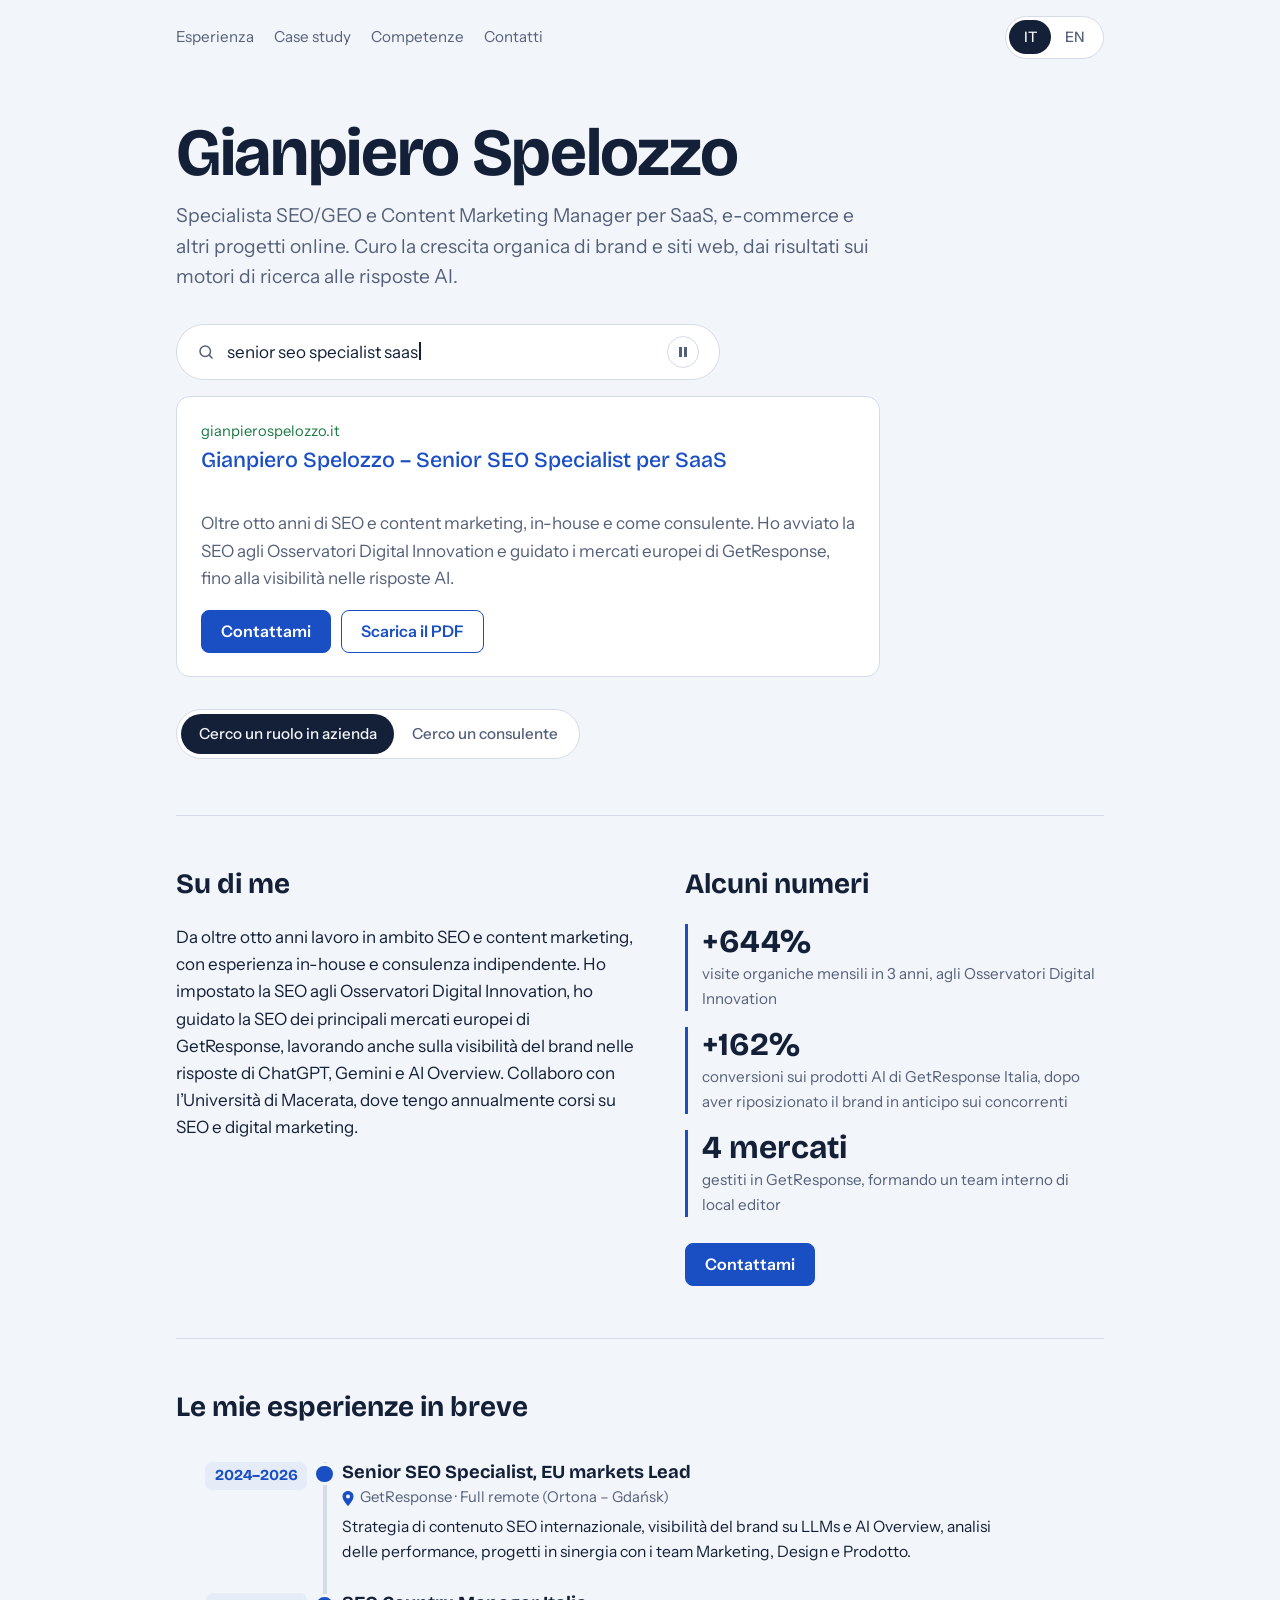
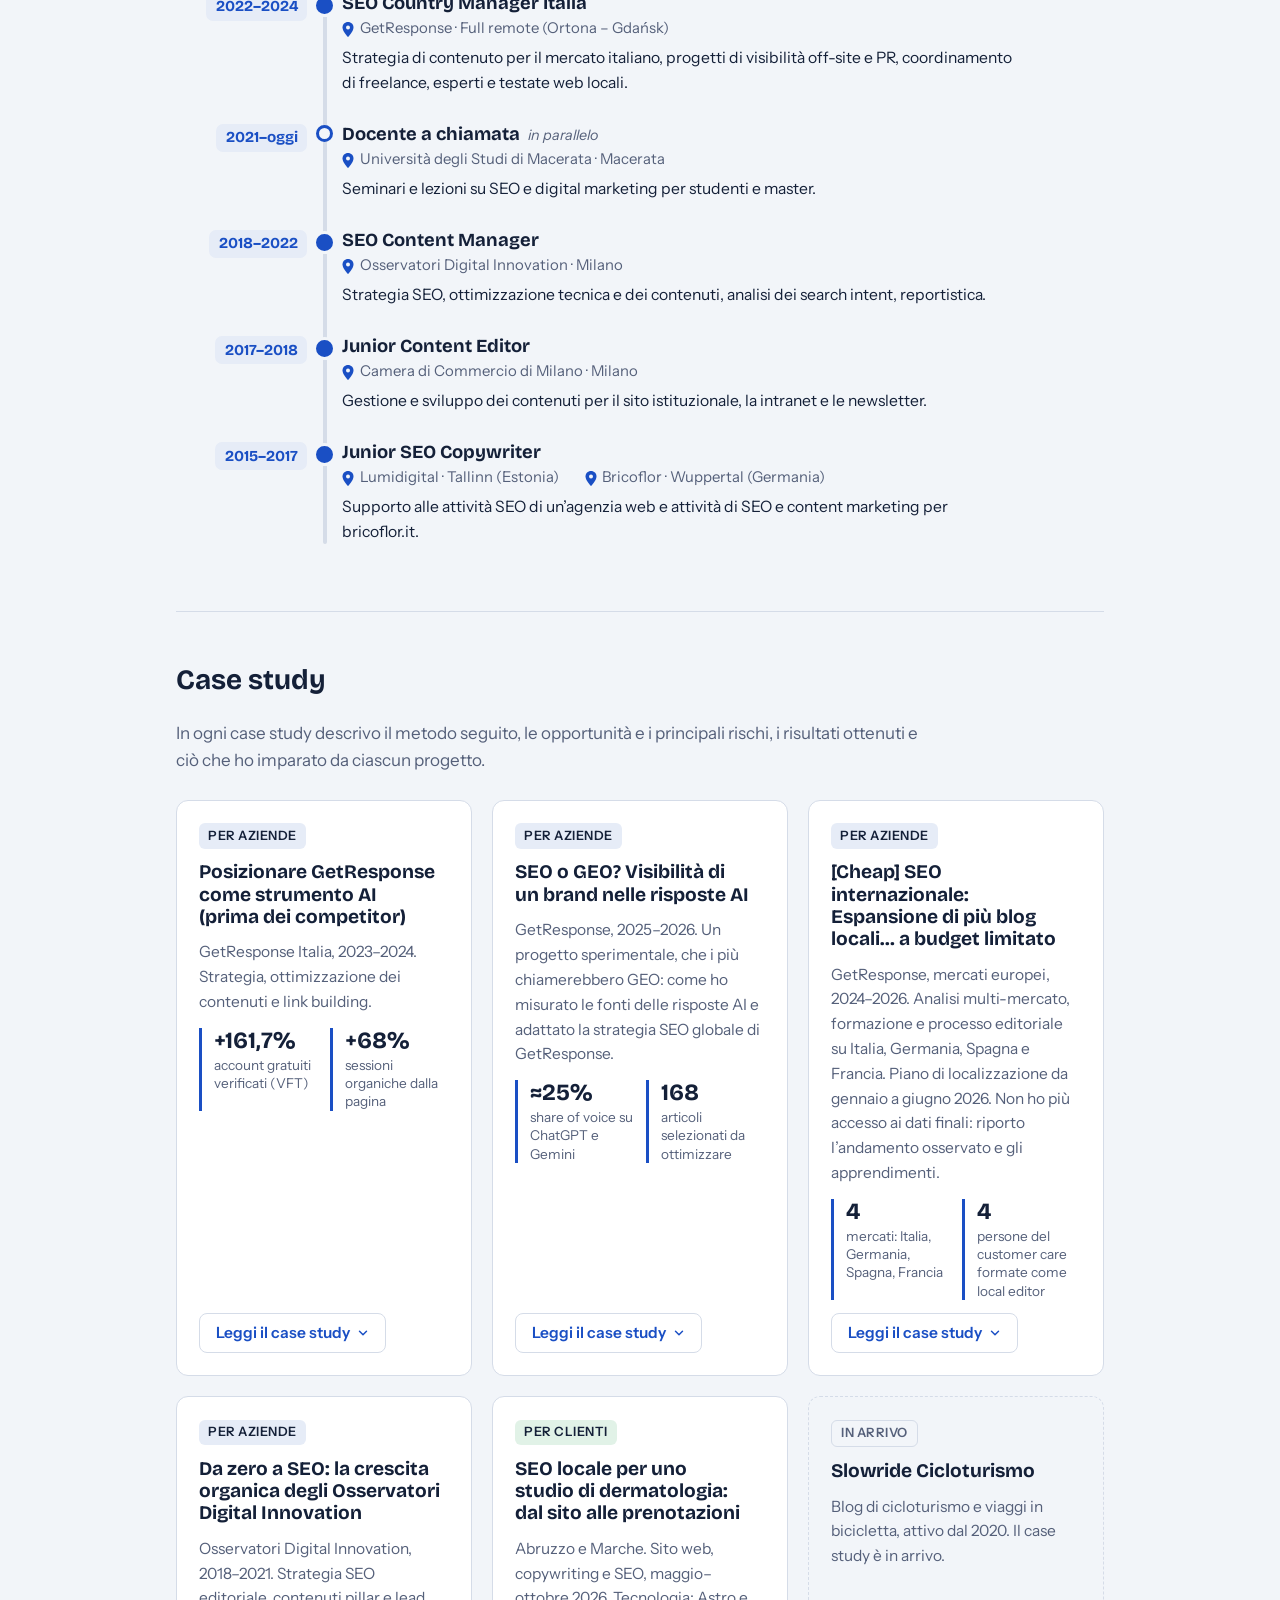
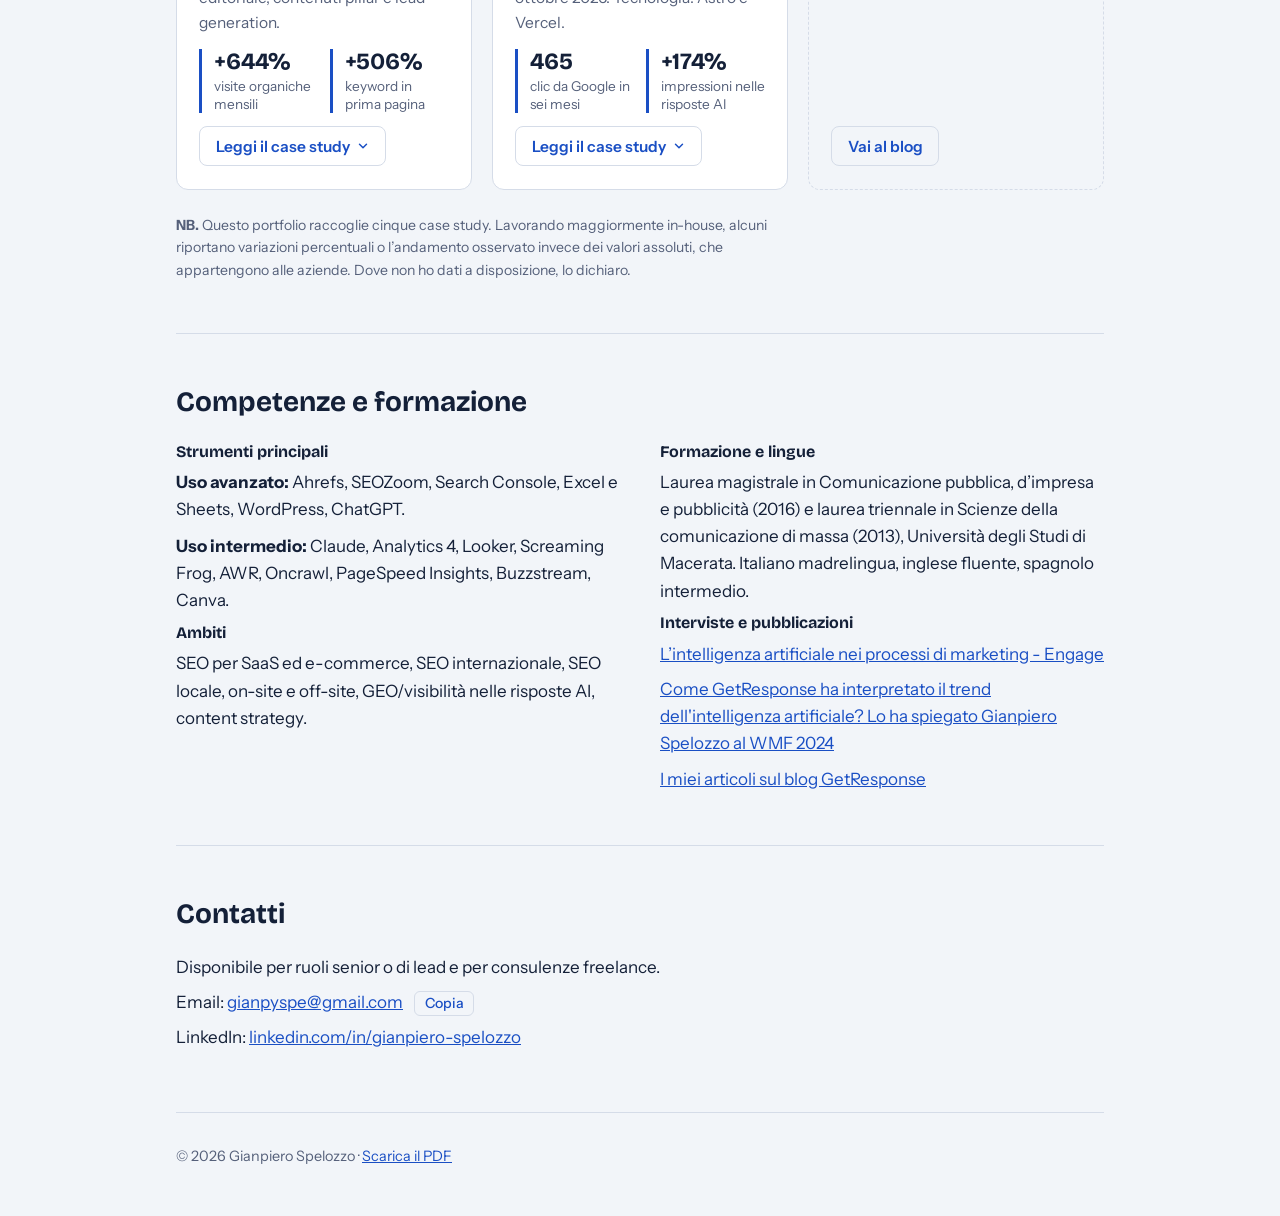
==== commit 13f35837: "Su di me: rimuove il titolo ripetuto a inizio paragrafo (IT/EN) Co-Authored-By: Claude Opus 5.5 <nor" ====
--- a/index.html
+++ b/index.html
@@ -50,7 +50,7 @@
 </div>
 <div class="path" role="group" id="path"><button type="button" id="p1" aria-pressed="true">Cerco un ruolo in azienda</button><button type="button" id="p2" aria-pressed="false">Cerco un consulente</button></div>
 </section>
-<section id="about-s"><div class="about"><div><h2>Su di me</h2><p><b>Su di me</b>Da oltre otto anni lavoro in ambito SEO e content marketing, con esperienza in-house e consulenza indipendente. Ho impostato la SEO agli Osservatori Digital Innovation, ho guidato la SEO dei principali mercati europei di GetResponse, lavorando anche sulla visibilità del brand nelle risposte di ChatGPT, Gemini e AI Overview. Collaboro con l’Università di Macerata, dove tengo annualmente corsi su SEO e digital marketing.</p></div>
+<section id="about-s"><div class="about"><div><h2>Su di me</h2><p>Da oltre otto anni lavoro in ambito SEO e content marketing, con esperienza in-house e consulenza indipendente. Ho impostato la SEO agli Osservatori Digital Innovation, ho guidato la SEO dei principali mercati europei di GetResponse, lavorando anche sulla visibilità del brand nelle risposte di ChatGPT, Gemini e AI Overview. Collaboro con l’Università di Macerata, dove tengo annualmente corsi su SEO e digital marketing.</p></div>
 <div><h2>Alcuni numeri</h2><dl class="nums"><div><dt>+644%</dt><dd>visite organiche mensili in 3 anni, agli Osservatori Digital Innovation</dd></div><div><dt>+162%</dt><dd>conversioni sui prodotti AI di GetResponse Italia, dopo aver riposizionato il brand in anticipo sui concorrenti</dd></div><div><dt>4 mercati</dt><dd>gestiti in GetResponse, formando un team interno di local editor</dd></div></dl><a class="btn pri numcta" href="#contact">Contattami</a></div></div></section>
 <section id="exp"><h2>Le mie esperienze in breve</h2><ol class="tl"><li><span class="yr">2024–2026</span><span class="dot" aria-hidden="true"></span><div class="txt"><h3>Senior SEO Specialist, EU markets Lead</h3><div class="where"><span><svg width="12" height="15" viewBox="0 0 12 15" aria-hidden="true"><path d="M6 0C2.9 0 .5 2.4.5 5.4c0 3.9 5.5 9.6 5.5 9.6s5.5-5.7 5.5-9.6C11.5 2.4 9.1 0 6 0Z" fill="currentColor"/><circle cx="6" cy="5.4" r="2" fill="var(--bg)"/></svg>GetResponse · Full remote (Ortona – Gdańsk)</span></div><p>Strategia di contenuto SEO internazionale, visibilità del brand su LLMs e AI Overview, analisi delle performance, progetti in sinergia con i team Marketing, Design e Prodotto.</p></div></li><li><span class="yr">2022–2024</span><span class="dot" aria-hidden="true"></span><div class="txt"><h3>SEO Country Manager Italia</h3><div class="where"><span><svg width="12" height="15" viewBox="0 0 12 15" aria-hidden="true"><path d="M6 0C2.9 0 .5 2.4.5 5.4c0 3.9 5.5 9.6 5.5 9.6s5.5-5.7 5.5-9.6C11.5 2.4 9.1 0 6 0Z" fill="currentColor"/><circle cx="6" cy="5.4" r="2" fill="var(--bg)"/></svg>GetResponse · Full remote (Ortona – Gdańsk)</span></div><p>Strategia di contenuto per il mercato italiano, progetti di visibilità off-site e PR, coordinamento di freelance, esperti e testate web locali.</p></div></li><li><span class="yr">2021–oggi</span><span class="dot par" aria-hidden="true"></span><div class="txt"><h3>Docente a chiamata<em>in parallelo</em></h3><div class="where"><span><svg width="12" height="15" viewBox="0 0 12 15" aria-hidden="true"><path d="M6 0C2.9 0 .5 2.4.5 5.4c0 3.9 5.5 9.6 5.5 9.6s5.5-5.7 5.5-9.6C11.5 2.4 9.1 0 6 0Z" fill="currentColor"/><circle cx="6" cy="5.4" r="2" fill="var(--bg)"/></svg>Università degli Studi di Macerata · Macerata</span></div><p>Seminari e lezioni su SEO e digital marketing per studenti e master.</p></div></li><li><span class="yr">2018–2022</span><span class="dot" aria-hidden="true"></span><div class="txt"><h3>SEO Content Manager</h3><div class="where"><span><svg width="12" height="15" viewBox="0 0 12 15" aria-hidden="true"><path d="M6 0C2.9 0 .5 2.4.5 5.4c0 3.9 5.5 9.6 5.5 9.6s5.5-5.7 5.5-9.6C11.5 2.4 9.1 0 6 0Z" fill="currentColor"/><circle cx="6" cy="5.4" r="2" fill="var(--bg)"/></svg>Osservatori Digital Innovation · Milano</span></div><p>Strategia SEO, ottimizzazione tecnica e dei contenuti, analisi dei search intent, reportistica.</p></div></li><li><span class="yr">2017–2018</span><span class="dot" aria-hidden="true"></span><div class="txt"><h3>Junior Content Editor</h3><div class="where"><span><svg width="12" height="15" viewBox="0 0 12 15" aria-hidden="true"><path d="M6 0C2.9 0 .5 2.4.5 5.4c0 3.9 5.5 9.6 5.5 9.6s5.5-5.7 5.5-9.6C11.5 2.4 9.1 0 6 0Z" fill="currentColor"/><circle cx="6" cy="5.4" r="2" fill="var(--bg)"/></svg>Camera di Commercio di Milano · Milano</span></div><p>Gestione e sviluppo dei contenuti per il sito istituzionale, la intranet e le newsletter.</p></div></li><li><span class="yr">2015–2017</span><span class="dot" aria-hidden="true"></span><div class="txt"><h3>Junior SEO Copywriter</h3><div class="where"><span><svg width="12" height="15" viewBox="0 0 12 15" aria-hidden="true"><path d="M6 0C2.9 0 .5 2.4.5 5.4c0 3.9 5.5 9.6 5.5 9.6s5.5-5.7 5.5-9.6C11.5 2.4 9.1 0 6 0Z" fill="currentColor"/><circle cx="6" cy="5.4" r="2" fill="var(--bg)"/></svg>Lumidigital · Tallinn (Estonia)</span><span><svg width="12" height="15" viewBox="0 0 12 15" aria-hidden="true"><path d="M6 0C2.9 0 .5 2.4.5 5.4c0 3.9 5.5 9.6 5.5 9.6s5.5-5.7 5.5-9.6C11.5 2.4 9.1 0 6 0Z" fill="currentColor"/><circle cx="6" cy="5.4" r="2" fill="var(--bg)"/></svg>Bricoflor · Wuppertal (Germania)</span></div><p>Supporto alle attività SEO di un’agenzia web e attività di SEO e content marketing per bricoflor.it.</p></div></li></ol></section>
 <section id="cases-s"><h2>Case study</h2><p class="intro">In ogni case study descrivo il metodo seguito, le opportunità e i principali rischi, i risultati ottenuti e ciò che ho imparato da ciascun progetto.</p><div class="cases" id="cases"><article class="case" id="cs1" aria-labelledby="cs1-t"><span class="tag">Per aziende</span><h3 id="cs1-t">Posizionare GetResponse come strumento AI (prima dei competitor)</h3><p class="csub">GetResponse Italia, 2023–2024. Strategia, ottimizzazione dei contenuti e link building.</p><dl class="kpis"><div><dt>+161,7%</dt><dd>account gratuiti verificati (VFT)</dd></div><div><dt>+68%</dt><dd>sessioni organiche dalla pagina</dd></div></dl><button type="button" class="more" data-id="cs1" aria-expanded="false" aria-controls="cs1-b"><span>Leggi il case study</span><svg width="14" height="14" viewBox="0 0 24 24" fill="none" stroke="currentColor" stroke-width="2.5" stroke-linecap="round" stroke-linejoin="round" aria-hidden="true"><path d="m6 9 6 6 6-6"/></svg></button><div class="cbody" id="cs1-b"><h4>Il segnale</h4><p>Nel 2023 una pagina del centro assistenza, “Come creare un sito web con l’IA”, scritta per supportare i clienti e non per la SEO, riceve traffico e conversioni da Google dopo una lunga inattività. Con ChatGPT è cambiato il modo di cercare l’AI: prima si cercava di capirla, ora si cerca come usarla per fare cose. Tra gennaio e giugno 2023 la pagina diventa la seconda del sito italiano per visite e conversioni da Google.</p><figure class="fig"><img src="/img/ai-interest.png" alt="Interesse per l’AI in Italia (giugno 2022 – maggio 2023), con gli eventi di mercato e, in giallo, le azioni SEO di GetResponse." width="1400" height="780" loading="lazy" decoding="async"><figcaption>Interesse per l’AI in Italia (giugno 2022 – maggio 2023), con gli eventi di mercato e, in giallo, le azioni SEO di GetResponse.</figcaption></figure><h4>Cosa ho fatto</h4><ul><li><b>Letto la domanda.</b> Ho ricostruito come sono cambiate le ricerche sull’AI (dal 2018 al 2023) e mappato i sotto-temi, con lo stadio di maturità dell’intento di ciascuno.</li><li><b>Ottimizzato la help page.</b> Da pagina di servizio a pagina che acquisisce nuovi utenti: aggiunta di contesto sulle alternative a ChatGPT, revisione dei link interni, revisione della qualità, aggiunta di CTA verso le pagine prodotto.</li><li><b>Pianificato sette articoli sull’AI</b>, scegliendo i temi più affini ai prodotti di GetResponse, con relativo content brief. Gli articoli sono stati fatti realizzare da esperti italiani dell’AI per far leva sull’approccio E-E-A-T.</li><li><b>Sostenuto i contenuti con i link:</b> interviste, guest post, recensioni esterne e placement.</li></ul><figure class="fig small"><a href="https://engage.it/tecnologia/lintelligenza-artificiale-nei-processi-di-marketing-la-strategia-di-getresponse.aspx" target="_blank" rel="noopener"><img src="/img/engage.webp" alt="L’intelligenza artificiale nei processi di marketing - Engage" width="1118" height="965" loading="lazy" decoding="async"></a><figcaption><a href="https://engage.it/tecnologia/lintelligenza-artificiale-nei-processi-di-marketing-la-strategia-di-getresponse.aspx" target="_blank" rel="noopener">L’intelligenza artificiale nei processi di marketing - Engage</a></figcaption></figure><h4>Risultati</h4><dl class="stats"><div><dt>+161,7%</dt><dd>account gratuiti verificati (VFT) dopo l’ottimizzazione della pagina di servizio (periodo: 3 mesi rispetto al periodo precedente)</dd></div><div><dt>+68%</dt><dd>sessioni organiche dalla pagina di servizio nello stesso periodo</dd></div><div><dt>38%</dt><dd>quota del blog sul traffico organico a settembre 2024, contro l’8% di gennaio 2023</dd></div><div><dt>70%</dt><dd>del traffico del blog dagli articoli a tema AI (periodo: ottobre 2023 – ottobre 2024)</dd></div></dl><figure class="fig"><img src="/img/sessions-it.png" alt="Sessioni mensili da motori di ricerca, gennaio 2023 – settembre 2024: totale del sito (grigio) e blog (blu)." width="1400" height="473" loading="lazy" decoding="async"><figcaption>Sessioni mensili da motori di ricerca, gennaio 2023 – settembre 2024: totale del sito (grigio) e blog (blu).</figcaption></figure><p>Da gennaio 2023 a settembre 2024 le sessioni mensili del blog da motori di ricerca sono cresciute del 477% e le sue conversioni mensili (utenti che hanno attivato l’account di GetResponse) del 283%. Un articolo dedicato ai migliori siti di intelligenza artificiale è diventato il più visitato dell’anno. Dopo il periodo in analisi, lo stesso articolo ha poi mantenuto la posizione zero per le ricerche di tool con intelligenza artificiale e, dal 2025, ha mantenuto la presenza fissa in AI Overview, tanto che competitor e altri vendor affini mi hanno chiesto più volte di essere citati in quell’articolo.</p><h4>Aver anticipato il mercato</h4><p>Con questa strategia ho riposizionato GetResponse come strumento AI in anticipo: poco dopo, tutti i software concorrenti avrebbero integrato l’AI nei loro prodotti, ma noi eravamo già nelle ricerche su questo tema. Si è sviluppata presto anche la ricerca di brand “ai getresponse”. In questo senso non ho solo intercettato la domanda: ne ho contribuito a creare una nuova, legata al brand.</p><p class="src">Fonte: dati interni GetResponse, 2023–2024.</p></div></article><article class="case" id="cs2" aria-labelledby="cs2-t"><span class="tag">Per aziende</span><h3 id="cs2-t">SEO o GEO? Visibilità di un brand nelle risposte AI</h3><p class="csub">GetResponse, 2025–2026. Un progetto sperimentale, che i più chiamerebbero GEO: come ho misurato le fonti delle risposte AI e adattato la strategia SEO globale di GetResponse.</p><dl class="kpis"><div><dt>≈25%</dt><dd>share of voice su ChatGPT e Gemini</dd></div><div><dt>168</dt><dd>articoli selezionati da ottimizzare</dd></div></dl><button type="button" class="more" data-id="cs2" aria-expanded="false" aria-controls="cs2-b"><span>Leggi il case study</span><svg width="14" height="14" viewBox="0 0 24 24" fill="none" stroke="currentColor" stroke-width="2.5" stroke-linecap="round" stroke-linejoin="round" aria-hidden="true"><path d="m6 9 6 6 6-6"/></svg></button><div class="cbody" id="cs2-b"><h4>Obiettivo e ipotesi</h4><p>Migliorare visibilità e posizionamento del brand nelle risposte di ChatGPT, Gemini e AI Overview. Gli LLMs costruiscono le risposte d’acquisto a partire da un insieme ristretto di fonti: lavorando su quelle fonti e sui contenuti propri aumentano le probabilità di essere citati e raccomandati.</p><h4>Step 1. Costruire il sistema di misura</h4><p>Monitoraggio periodico su ChatGPT e Gemini, con prompt d’acquisto raggruppati in 13 aree tematiche. Metriche: share of voice, share of mentions, sentiment e domini citati.</p><p>A maggio 2026, su 260 run, la share of voice era di circa il 25%, ancora lontana dai leader della categoria, con +1,0 punti percentuali sul mese precedente. Più alta su Gemini (28,5%) che su ChatGPT (21,5%).</p><figure class="fig"><img src="/img/sov.png" alt="Share of voice nelle risposte AI per brand, maggio 2026." width="1238" height="658" loading="lazy" decoding="async"><figcaption>Share of voice nelle risposte AI per brand, maggio 2026.</figcaption></figure><p>Aree tematiche forti: Lead generation (45%) ed Email marketing (30%). Aree deboli: CRM e Lifecycle automation (10%).</p><p>Limite: con due run al mese le variazioni per singola area possono essere rumore statistico.</p><h4>Step 2. Presidiare le fonti più citate</h4><p>Il sistema mostra anche da dove gli LLMs prendono le informazioni. Tra i domini più citati nelle risposte ai prompt monitorati, Reddit è in testa, seguito da siti comparativi e di recensioni, blog tecnici e Wikipedia.</p><figure class="fig"><img src="/img/domains-it.png" alt="Domini più citati nelle risposte ai prompt monitorati (top 12). Fonte: dati interni GetResponse." width="1400" height="617" loading="lazy" decoding="async"><figcaption>Domini più citati nelle risposte ai prompt monitorati (top 12). Fonte: dati interni GetResponse.</figcaption></figure><p><b>Reddit</b> è di gran lunga la fonte più citata, con oltre quattro volte le citazioni della seconda: ha avuto un lavoro dedicato, in due fasi.</p><ul><li><b>Commenti sui thread (2025).</b> Circa 30 commenti a settimana su thread scelti per ranking e interazioni, più Quora per l’Italia. In tre mesi: 131 menzioni su Reddit (1.546 visualizzazioni) e 58 su Quora (4.447). Poi Reddit ha applicato una politica di ban molto aggressiva contro il marketing nei commenti e questa strada si è chiusa.</li><li><b>Post dalle query degli LLMs (2026).</b> Ho raccolto le fan-out query, cioè le ricerche che gli LLMs fanno prima di rispondere: 1.863 query uniche raccolte in 7 run. Da queste ho ricavato 14 idee di post, da pubblicare da un nuovo account dedicato, partendo dai temi con più domanda e meno presenza di Reddit.</li></ul><p>Il primo post, dopo 24 ore, era stato già citato 7 volte ed è diventato l’ottavo post Reddit più citato tra i prompt monitorati.</p><p><b>Oltre Reddit </b> Dallo studio delle fonti più citate ho compilato una lista di siti dove migliorare la presenza del marchio, soprattutto listicle, siti comparativi e blog tematici. In alcuni GetResponse non era presente, in altri compariva troppo in basso o con informazioni datate sul prodotto. Ho passato la lista ai team Brand e PR, perché non si trattava di semplice link acquisition ma di comunicazione del marchio su quelle fonti.</p><h4>Step 3. Ottimizzare i contenuti proprietari</h4><p>Ho selezionato 168 articoli tra blog inglese, tedesco, italiano e spagnolo, in base a calo di clic, opportunità in <i>striking distance</i>, importanza del topic e tipo di contenuto, e assegnato a ciascuno uno di quattro framework di ottimizzazione: 1) ottimizzazione leggera, 2) arricchimento con capsule di risposta, 3) riscrittura avanzata, 4) potenziamento di articoli comparativi. L’AI produce blocchi modulari (FAQ, tabelle, capsule di risposta, schema markup, altri elementi) e l’editor locale li integra mantenendo il controllo editoriale. Per rendere il processo ripetibile ho disegnato un framework con agenti.</p><div class="dg"><p class="cap">Azzurro: agente AI. Verde: intervento umano.</p><h5>1. Preparazione del brief</h5><div class="row"><div class="bx h"><b>Input manuali</b><span>Articolo originale, pagine dei competitor, SERP, People Also Ask e AI Overview, linee guida SEO, conoscenza di prodotto</span></div><div class="bx"><b>Brief builder SERP-SEO</b><span>L’agente genera il brief</span></div><div class="bx"><b>Brief SEO e gap analysis</b><span>Cosa manca all’articolo rispetto all’analisi del Brief builder</span></div></div><h5>2. Scelta del percorso</h5><div class="row"><div class="bx h"><b>Nuovo articolo o riscrittura profonda</b><span>Il brief va a un writer esterno</span></div><div class="bx"><b>Affinamento leggero</b><span>Brief compattato, codice dell’articolo, regole SEO e conoscenza di prodotto passano alla pipeline</span></div></div><h5>3. Pipeline di affinamento</h5><div class="row"><div class="bx"><b>1 Parser</b><span>Converte l’articolo in una mappa di blocchi</span></div><div class="bx"><b>2 Diagnostica</b><span>Assegna a ogni blocco l’azione necessaria</span></div><div class="bx"><b>2.5 Unione e batch</b><span>Prepara la tabella operativa e divide in lotti</span></div><div class="bx"><b>3 Rewriter</b><span>Riscrive un lotto alla volta</span></div><div class="bx"><b>4 Validatore</b><span>Controlla i blocchi rispetto alle regole</span></div><div class="bx h"><b>5 Assemblaggio</b><span>Revisione editoriale umana in WordPress</span></div></div></div><p class="note">Questo step era in corso quando ho lasciato l’azienda: non ho dati sufficienti sui risultati; quindi lo presento come progetto di metodo.</p><h4>Learnings</h4><ul><li><b>Prima si misura.</b> Il sistema ha indicato dove il brand mancava e che le AI (ChatGPT, Google AI Overview, …) possono comportarsi in modo diverso, e ha guidato le scelte successive.</li><li><b>Le fonti contano quanto i contenuti propri.</b> Gli LLMs citano soprattutto community, siti comparativi e blog tematici: presidiarle richiede un lavoro diverso dalla SEO on-site ma diverso anche dalla classica off-site. Occorre il pieno coinvolgimento di Brand e PR.</li><li><b>Su Reddit il marketing nei commenti viene penalizzato.</b> Funzionano i contenuti basati su esperienza e numeri specifici e i post di account autorevoli (meglio ancora se canali presidiati dallo stesso brand).</li><li><b>Le query fan-out degli LLMs sono una fonte di idee.</b> Per capire come ottimizzare i propri contenuti e quali contenuti creare su altre piattaforme.</li><li><b>Cosa avrei migliorato.</b> 1) più run al mese; 2) attribuzione per dominio delle fonti; 3) misura prima e dopo su un campione ristretto di articoli, prima di scalare completamente su più di 100 articoli (non mi è stato possibile a causa delle scelte del board).</li></ul><p class="src">Fonte: dati e analisi da me realizzati per GetResponse, 2025–2026.</p></div></article><article class="case" id="cs3" aria-labelledby="cs3-t"><span class="tag">Per aziende</span><h3 id="cs3-t">[Cheap] SEO internazionale: Espansione di più blog locali… a budget limitato</h3><p class="csub">GetResponse, mercati europei, 2024–2026. Analisi multi-mercato, formazione e processo editoriale su Italia, Germania, Spagna e Francia. Piano di localizzazione da gennaio a giugno 2026. Non ho più accesso ai dati finali: riporto l’andamento osservato e gli apprendimenti.</p><dl class="kpis"><div><dt>4</dt><dd>mercati: Italia, Germania, Spagna, Francia</dd></div><div><dt>4</dt><dd>persone del customer care formate come local editor</dd></div></dl><button type="button" class="more" data-id="cs3" aria-expanded="false" aria-controls="cs3-b"><span>Leggi il case study</span><svg width="14" height="14" viewBox="0 0 24 24" fill="none" stroke="currentColor" stroke-width="2.5" stroke-linecap="round" stroke-linejoin="round" aria-hidden="true"><path d="m6 9 6 6 6-6"/></svg></button><div class="cbody" id="cs3-b"><h4>Il punto di partenza</h4><p>Con poche risorse e senza budget non era possibile applicare strategie ampie in ogni mercato. Ho analizzato prima ciascun mercato (andamento organico, performance dei blog locali, cluster di contenuto, copertura rispetto ai concorrenti) per capire dove un intervento leggero potesse bastare.</p><ul><li><b>Trend.</b> Il calo di sessioni e di attivazioni di account seguiva la mancanza di risorse dedicate e, da metà 2025, si è sommato l’effetto delle AI Overview sulle ricerche non di brand. Le ricerche di brand reggevano meglio: non sono state toccate dalle AI Overview e indirizzano tuttora alle pagine che convertono di più.</li><li><b>Cluster.</b> I contenuti su Affiliate marketing e Monetizzazione portavano più utenti e prove gratuite, seguiti da listicle e confronti tra strumenti. Temi come landing page e lead generation avevano un impatto minore.</li><li><b>Mercati.</b> La Germania era il più competitivo, con operatori locali molto forti. La Spagna aveva il gap di copertura maggiore. L’Italia era un mercato equilibrato, con spazio di manovra su cluster come E-commerce e Automazione. La Francia non aveva mai avuto lavoro SEO: da sviluppare da zero.</li><li><b>Modelli dei concorrenti.</b> Chi localizza articolo per articolo ottiene più visibilità laddove la concorrenza è locale, chi traduce un’architettura globale regge sui temi più universali. Con le risorse che avevamo, il secondo modello era l’unico realistico e percorribile.</li></ul><h4>L’idea</h4><p>Sfruttare i blog come leva a basso costo: localizzare gli articoli che già funzionano nel blog inglese, per portare traffico organico rilevante nei cluster analizzati anche in mercati meno prioritari, ma con utenti interessati.</p><h4>Cosa ho fatto</h4><ul><li><b>Selezione.</b> Ho individuato gli articoli migliori, a partire dal blog inglese, per traffico e potenziale nei cluster che portavano più conversioni organiche.</li><li><b>Formazione.</b> Ho addestrato alla SEO di base quattro persone del team customer care, i local editor, che parlavano le lingue dei mercati. Erano tutti madrelingua, tranne che per il francese.</li><li><b>Piano.</b> Ho preparato per i local editor un piano mensile di articoli da localizzare, da 10 a 15 articoli al mese in totale, in base alla disponibilità di ciascuno.</li><li><b>Processo.</b> Traduzione automatica con il plugin DeepL integrato in WordPress, poi proofreading e inserimento degli elementi SEO di base appresi nella formazione.</li></ul><h4>Cosa è successo</h4><div class="tblwrap" tabindex="0"><table class="tbl"><thead><tr><th scope="col">Mercato</th><th scope="col">Punto di partenza</th><th scope="col">Andamento osservato</th></tr></thead><tbody><tr><th scope="row">Spagna</th><td>Gap di copertura maggiore</td><td>Crescita molto forte</td></tr><tr><th scope="row">Francia</th><td>Nessun lavoro precedente, da zero</td><td>Crescita forte in pochi mesi, da gennaio a giugno 2026</td></tr><tr><th scope="row">Italia</th><td>Mercato equilibrato</td><td>Dopo il calo del 2025 causato dalle AI Overview è rimasta stabile e nel 2026 è tornata a salire, senza raggiungere i livelli precedenti</td></tr><tr><th scope="row">Germania</th><td>Il più competitivo, con operatori locali</td><td>Non decollato</td></tr></tbody></table></div><p>Nel confronto tra primo trimestre 2026 e ultimo trimestre 2025, Spagna e Francia crescevano con forza. Non ho più accesso ai dati finali, per questo non riporto percentuali.</p><h4>Learnings</h4><ul><li><b>La localizzazione leggera funziona dove la concorrenza locale è bassa.</b> In Germania una traduzione rivista non basta: serve una strategia più localizzata e tecnicamente profonda.</li><li><b>Dove non c’era nulla, riproporre contenuti già validati ha dato la risposta più rapida.</b> È stato il caso della Francia.</li><li><b>Scegliere gli articoli conta quanto tradurli.</b> Ho dato priorità ai cluster che portavano più conversione, non a quelli più facili da tradurre.</li><li><b>Formare persone già in azienda amplia la capacità editoriale senza nuovo budget</b>, a patto di un processo semplice e ripetibile, con controllo di qualità.</li><li><b>Il traffico non di brand resta esposto alle AI Overview.</b> Listicle e confronti vanno strutturati anche per le risposte AI.</li><li><b>Cosa avrei fatto dopo.</b> Misurare ogni mercato con una base di partenza chiara, rivedere i criteri di clustering e dedicare alla Germania un piano specifico.</li></ul><p class="src">Fonte: analisi interne GetResponse, 2024–2026.</p></div></article><article class="case" id="cs4" aria-labelledby="cs4-t"><span class="tag">Per aziende</span><h3 id="cs4-t">Da zero a SEO: la crescita organica degli Osservatori Digital Innovation</h3><p class="csub">Osservatori Digital Innovation, 2018–2021. Strategia SEO editoriale, contenuti pillar e lead generation.</p><dl class="kpis"><div><dt>+644%</dt><dd>visite organiche mensili</dd></div><div><dt>+506%</dt><dd>keyword in prima pagina</dd></div></dl><button type="button" class="more" data-id="cs4" aria-expanded="false" aria-controls="cs4-b"><span>Leggi il case study</span><svg width="14" height="14" viewBox="0 0 24 24" fill="none" stroke="currentColor" stroke-width="2.5" stroke-linecap="round" stroke-linejoin="round" aria-hidden="true"><path d="m6 9 6 6 6-6"/></svg></button><div class="cbody" id="cs4-b"><h4>Il punto di partenza</h4><p>Gli Osservatori producono ricerca di alto livello sull’innovazione digitale, ma quel materiale non era pensato per essere trovato su Google. Il sito e-commerce, contenitore di eventi e prodotti, aveva una struttura poco SEO-friendly e poca verticalità sui singoli temi. E i team di ricercatori andavano prima di tutto “acculturati” alla SEO, per trasformare il loro lavoro in asset che portassero traffico. All’inizio non esisteva un team o una progettualità SEO, ma solo un’idea di fondo sulle potenzialità del canale organico: la risorsa incaricata di unire i puntini ero io.</p><h4>Cosa ho fatto</h4><ul><li><b>Separato i ruoli dei siti.</b> Il sito e-commerce posiziona keyword branded, transazionali e la ricerca degli Osservatori. Il blog diventa il cuore della content strategy e intercetta le ricerche informazionali sui temi di ricerca, dalle keyword ad alto volume a quelle più long tail.</li><li><b>Costruito un sistema pillar e cluster.</b> Per i 30 temi di ricerca più in hype ho fatto realizzare una guida digitale, un contenuto pillar che copre tutto il search intent del tema e si sviluppa in articoli di approfondimento sui sottotemi.</li><li><b>Progettato il funnel di conversione.</b> Ogni contenuto porta con CTA progressive: report gratuito (popup dopo 10 secondi), prodotto freemium, prodotto mirato, programma a pagamento.</li><li><b>Impostato il metodo.</b> Tipologie di keyword e long tail, un intento per pagina, analisi di competitor e SERP, topic modeling e standard per title, description, URL e heading.</li><li><b>Coinvolto i team di ricerca.</b> Prime sinergie sui contenuti; dopo i primi esperimenti riusciti, abbiamo ricalibrato risorse interne per copywriting, design delle pagine guida e contatto con le testate, per i link e il trasferimento di autorevolezza.</li><li><b>Formato i ricercatori</b> con sessioni periodiche, per produrre direttamente contenuti con forte valenza SEO.</li><li><b>Curato la migrazione del sito</b> con redirect di oltre 18.000 URL.</li><li><b>Lavorato sui link con digital PR</b>: ottenuti in 3 anni 561 link e 1.602 menzioni sulle più importanti testate online italiane.</li></ul><h4>Risultati</h4><dl class="stats"><div><dt>+644%</dt><dd>visite organiche mensili, da 10.185 (febbraio 2018) a 75.811 (marzo 2021)</dd></div><div><dt>2% a 88%</dt><dd>quota del blog sul traffico organico, da febbraio 2018 ad agosto 2021</dd></div><div><dt>22% a 60%</dt><dd>peso della SEO sul traffico totale del sito, nello stesso periodo</dd></div><div><dt>+506%</dt><dd>keyword in prima pagina, da 554 (gennaio 2019) a 3.355 (settembre 2021)</dd></div><div><dt>23.475</dt><dd>lead generati dal blog tra aprile 2019 e settembre 2021</dd></div></dl><figure class="fig"><img src="/img/osservatori-it.png" alt="Visite mensili da motori di ricerca, febbraio 2018 – settembre 2021: totale (grigio) e blog (blu)." width="1400" height="473" loading="lazy" decoding="async"><figcaption>Visite mensili da motori di ricerca, febbraio 2018 – settembre 2021: totale (grigio) e blog (blu).</figcaption></figure><p>Nel picco di marzo 2021 il blog ha portato 62.033 visite organiche sulle 75.811 totali e più della metà dei suoi lead arrivava dal traffico organico.</p><h4>Cosa ne ho ricavato</h4><p>Sono partito da un sito che era soprattutto una vetrina di eventi e prodotti, ho impostato le basi da zero e poi guidato la crescita. Il risultato è un ecosistema di blog e guide online capace di competere, sui temi dell’innovazione digitale, con le principali testate web verticali e, su diversi temi, di superarle. Dopo i primi risultati il lavoro è diventato di squadra, con ricerca, copywriting, design e PR che usavano un metodo condiviso.</p><p class="src">Fonte: dati interni Osservatori Digital Innovation, 2018–2021.</p></div></article><article class="case" id="cs5" aria-labelledby="cs5-t"><span class="tag cl">Per clienti</span><h3 id="cs5-t">SEO locale per uno studio di dermatologia: dal sito alle prenotazioni</h3><p class="csub">Abruzzo e Marche. Sito web, copywriting e SEO, maggio–ottobre 2026. Tecnologia: Astro e Vercel.</p><dl class="kpis"><div><dt>465</dt><dd>clic da Google in sei mesi</dd></div><div><dt>+174%</dt><dd>impressioni nelle risposte AI</dd></div></dl><button type="button" class="more" data-id="cs5" aria-expanded="false" aria-controls="cs5-b"><span>Leggi il case study</span><svg width="14" height="14" viewBox="0 0 24 24" fill="none" stroke="currentColor" stroke-width="2.5" stroke-linecap="round" stroke-linejoin="round" aria-hidden="true"><path d="m6 9 6 6 6-6"/></svg></button><div class="cbody" id="cs5-b"><h4>La richiesta</h4><p>La dottoressa riceve pazienti in più studi tra Abruzzo e Marche. Serviva un sito che presentasse con chiarezza prestazioni e specializzazioni e rendesse semplice prenotare una visita nella sede più comoda.</p><h4>Cosa ho fatto</h4><ul><li><b>Struttura pensata per la prenotazione.</b> Ogni prestazione ha il suo pulsante “Prenota visita”, collegato al calendario online su MioDottore.</li><li><b>Fiducia prima di tutto.</b> Recensioni verificate dei pazienti e una pagina “Chi sono” sul percorso professionale.</li><li><b>Contatto in un passo.</b> Modulo “Richiedi informazioni” con tipo di visita e recapiti, più una sezione FAQ sui dubbi più comuni.</li><li><b>Veloce e trovabile.</b> Sito statico in Astro su Vercel, ottimizzato per il mobile e per la ricerca locale.</li></ul><h4>Risultati dei primi sei mesi online</h4><dl class="stats"><div><dt>465</dt><dd>clic da Google, +66% negli ultimi tre mesi rispetto ai primi tre</dd></div><div><dt>4,6</dt><dd>posizione media: stabilmente in prima pagina</dd></div><div><dt>30%</dt><dd>dei clic (140) da ricerche no-branded, cioè da pazienti che non conoscevano ancora la dottoressa</dd></div><div><dt>+174%</dt><dd>impressioni nelle risposte AI (853 in totale), stesso confronto tra trimestri</dd></div></dl><figure class="fig"><img src="/img/local-it.png" alt="Clic mensili da Google (in blu le ricerche no-branded) e impressioni mensili nelle risposte AI, maggio–ottobre 2026." width="1400" height="473" loading="lazy" decoding="async"><figcaption>Clic mensili da Google (in blu le ricerche no-branded) e impressioni mensili nelle risposte AI, maggio–ottobre 2026.</figcaption></figure><p class="src">Fonte: Google Search Console, maggio–ottobre 2026. Valori mensili arrotondati.</p><p>Le ricerche di brand, cioè con il nome della dottoressa, sono cresciute fino a settembre 2026 di oltre il 300%. Le ricerche no-branded hanno avuto il picco tra giugno e luglio e si sono poi assestate.</p><h4>Cosa ho imparato e prossimi passi</h4><ul><li><b>Le ricerche di brand misurano il passaparola, quelle no-branded portano pazienti nuovi.</b> Sono le seconde a dover crescere, perché dopo il picco di giugno e luglio si sono stabilizzate.</li><li><b>Le città vicine hanno margine.</b> Prossimi passi: pagine dedicate alle città limitrofe da cui il professionista può attingere nuovi clienti, titoli e descrizioni più efficaci per le ricerche con molte impressioni e pochi clic, più peso alla parola “dermatologa”.</li><li><b>Le risposte AI crescono più in fretta degli altri canali</b> e vanno monitorate ogni mese.</li></ul></div></article><article class="case soon" id="cs6" aria-labelledby="cs6-t"><span class="tag sn">In arrivo</span><h3 id="cs6-t">Slowride Cicloturismo</h3><p class="csub">Blog di cicloturismo e viaggi in bicicletta, attivo dal 2020. Il case study è in arrivo.</p><a class="more" href="https://www.slowridecicloturismo.it/" target="_blank" rel="noopener">Vai al blog</a></article></div><p class="src" style="margin-top:1.5rem"><b>NB.</b> Questo portfolio raccoglie cinque case study. Lavorando maggiormente in-house, alcuni riportano variazioni percentuali o l’andamento osservato invece dei valori assoluti, che appartengono alle aziende. Dove non ho dati a disposizione, lo dichiaro.</p></section>
